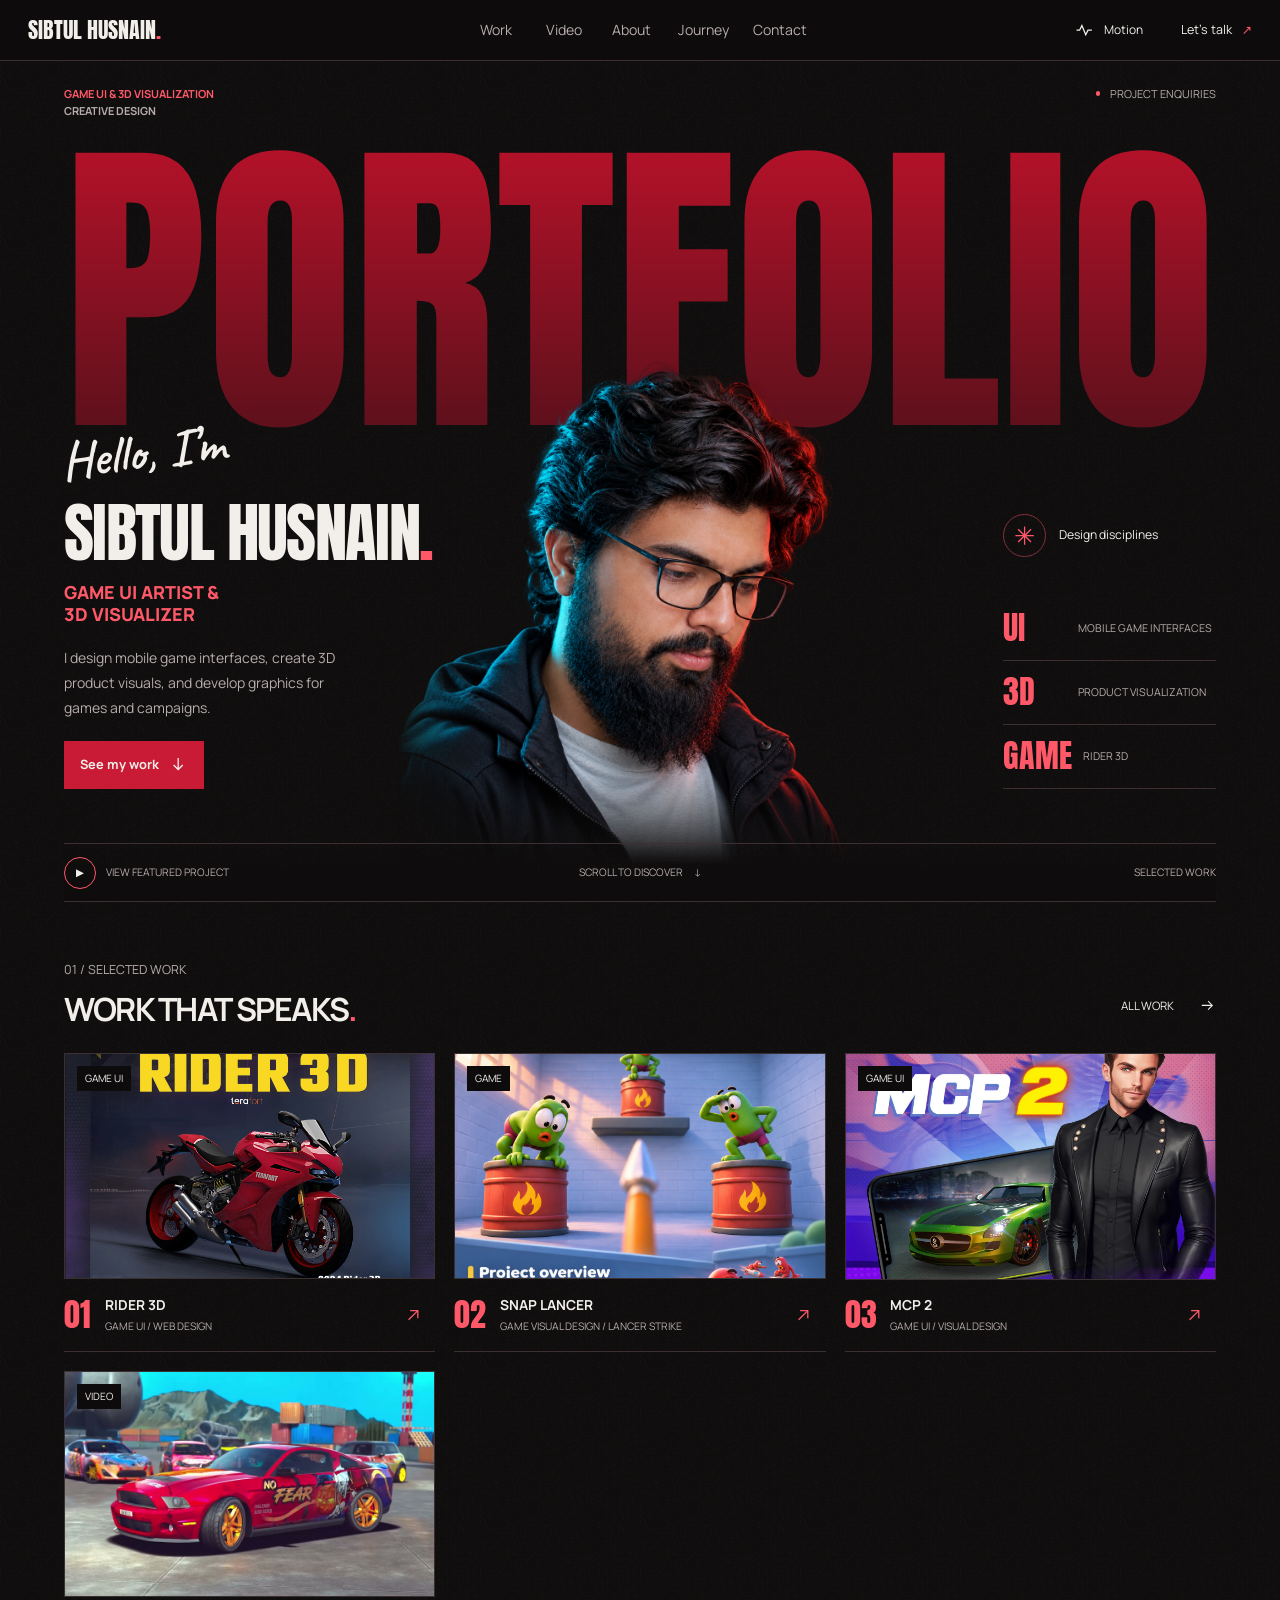
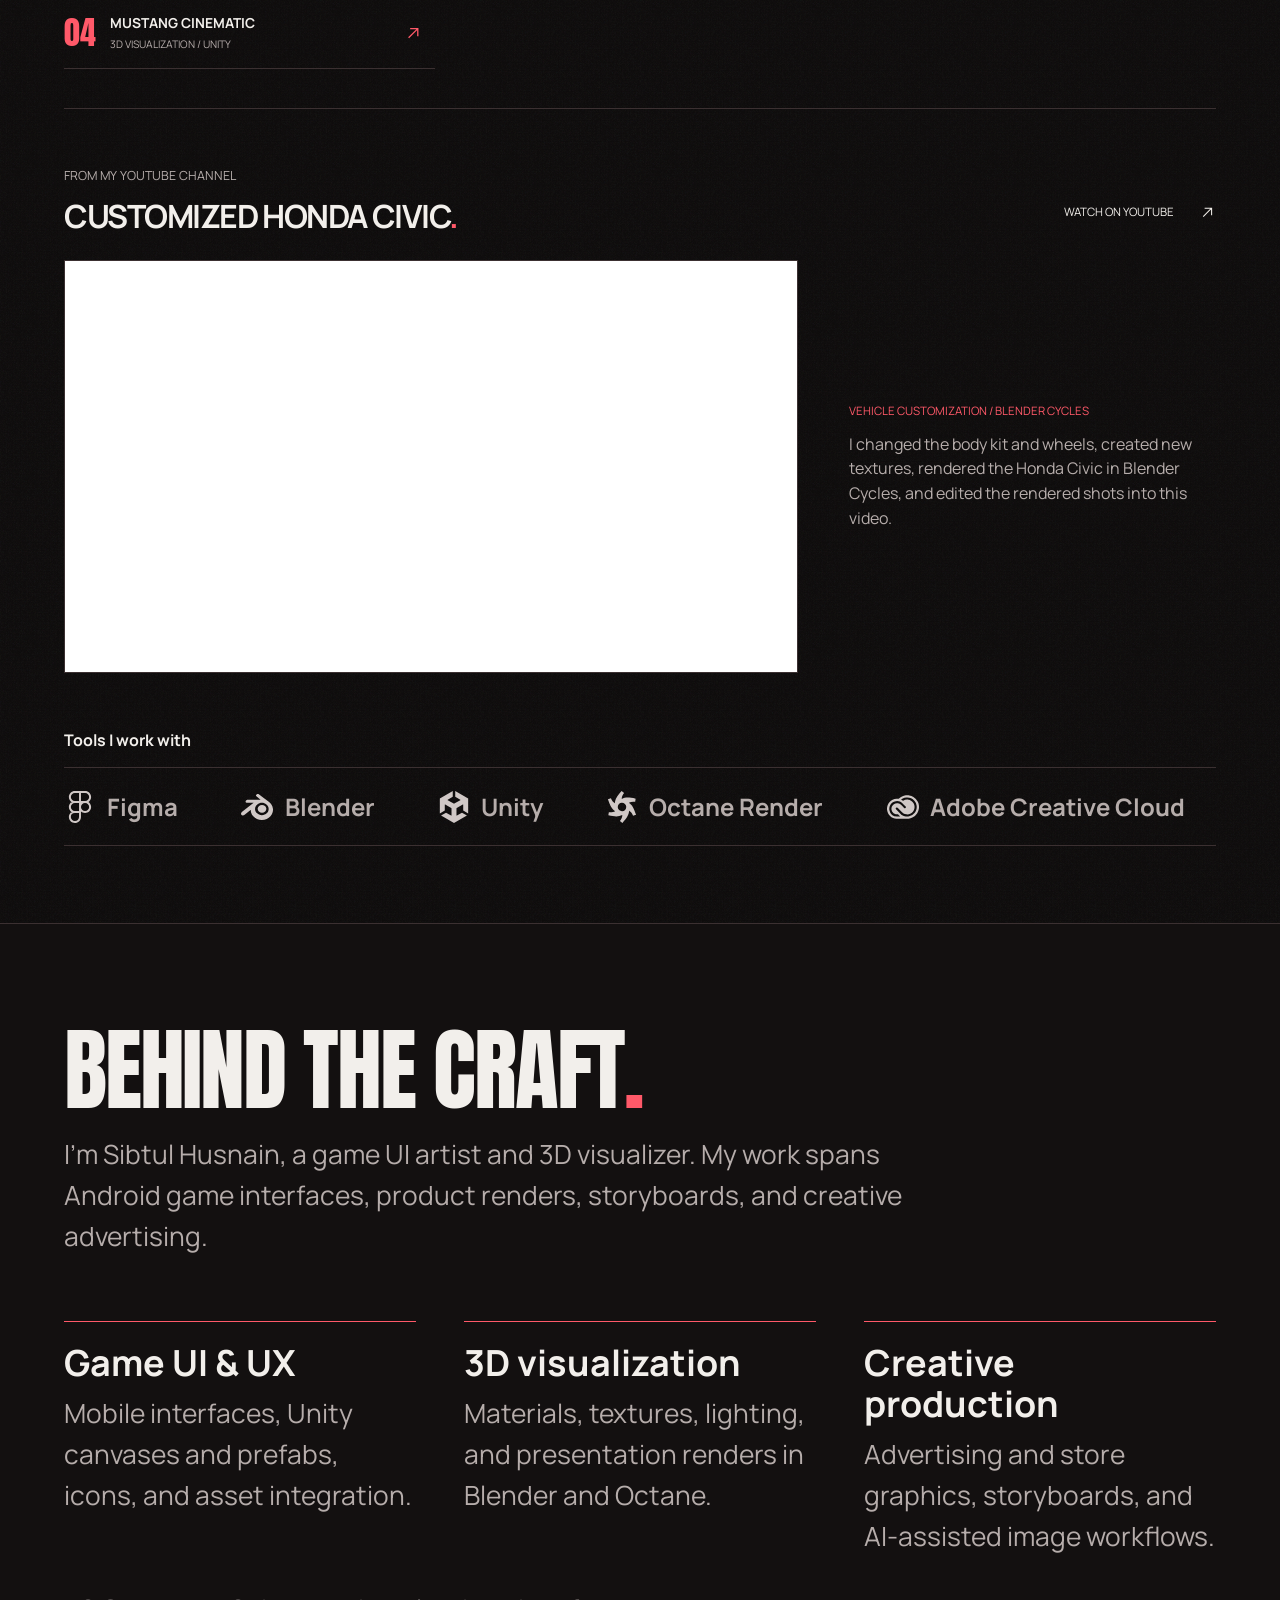
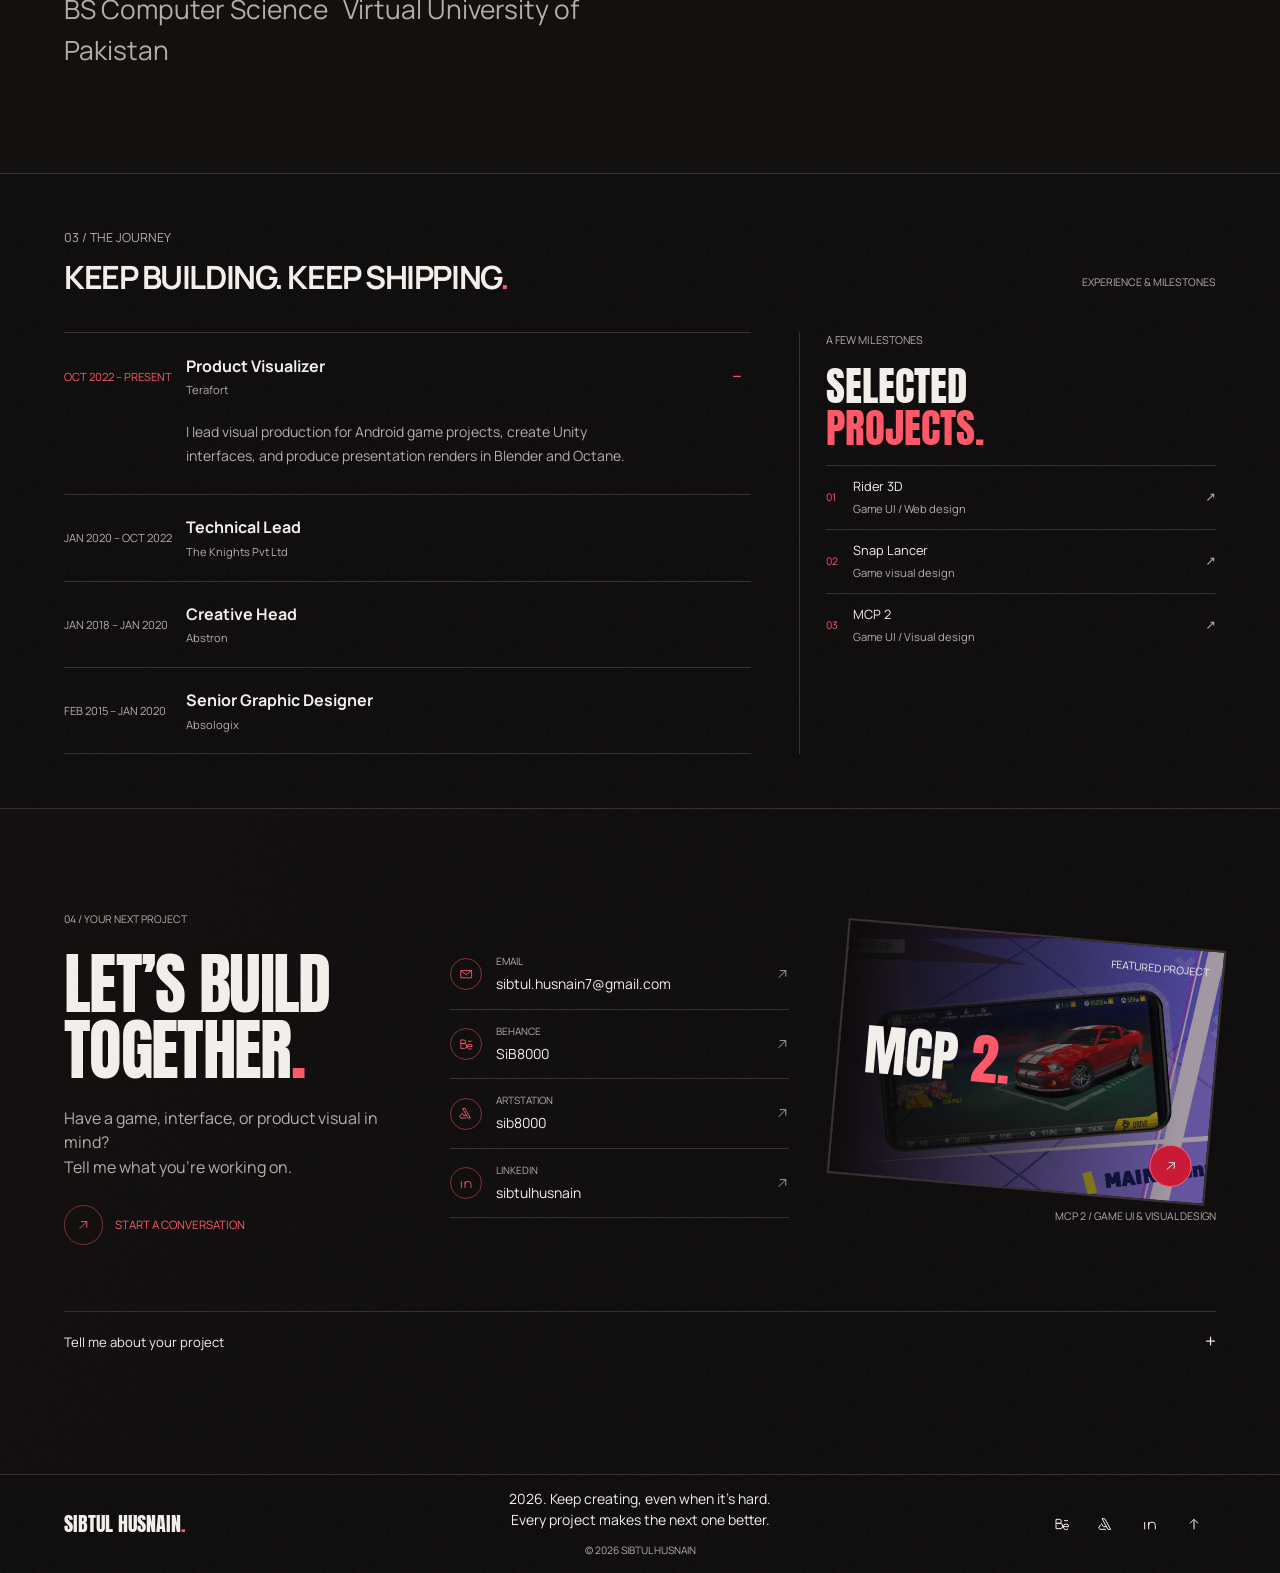
==== index.html @ 4b375cec "Publish design portfolio" ====
<!doctype html>
<html lang="en">
<head>
  <meta charset="utf-8">
  <meta name="viewport" content="width=device-width, initial-scale=1">
  <meta name="description" content="Sibtulhusnain’s digital design portfolio, featuring Rider 3D Web.">
  <meta name="theme-color" content="#090909">
  <meta property="og:title" content="Sibtulhusnain | Design Portfolio">
  <meta property="og:description" content="Digital design portfolio featuring Rider 3D Web.">
  <link rel="canonical" href="https://sibtulhusnain.github.io/">
  <link rel="icon" href="./mark.svg" type="image/svg+xml">
  <link rel="preconnect" href="https://fonts.googleapis.com">
  <link rel="preconnect" href="https://fonts.gstatic.com" crossorigin>
  <link href="https://fonts.googleapis.com/css2?family=Anton&amp;family=Caveat:wght@600&amp;family=Manrope:wght@400;600;700&amp;display=swap" rel="stylesheet">
  <link rel="stylesheet" href="./style.css?v=video-section">
  <script src="./motion.js?v=contact" defer></script>
  <script src="./work.js?v=motion" defer></script>
  <script src="./brief.js" defer></script>
  <title>Sibtulhusnain | Design Portfolio</title>
</head>
<body id="top">
  <a class="skip" href="#main">Skip to content</a>
  <header class="mast">
    <div class="wrap mast-inner">
      <a class="identity" href="#top" aria-label="Sibtulhusnain, home">
        <span>Sibtul Husnain<span class="brand-dot" aria-hidden="true">.</span></span>
      </a>
      <nav aria-label="Main navigation">
        <a href="#portfolio">Work</a>
        <a href="#video">Video</a>
        <a href="#about">About</a>
        <a href="#experience">Journey</a>
        <a href="#contact">Contact</a>
      </nav>
      <button class="motion" type="button" aria-pressed="false" hidden>
        <svg viewBox="0 0 24 24" aria-hidden="true"><path d="M2 12h4l3-6 5 12 3-6h5"/></svg>
        Motion
      </button>
      <a class="mast-contact" href="#contact">Let’s talk <span aria-hidden="true">↗</span></a>
    </div>
  </header>
  <main id="main">
    <section class="hero wrap" aria-labelledby="intro-title">
      <p class="hero-specialty">Game UI &amp; 3D visualization<br><span>Creative design</span></p>
      <a class="hero-contact" href="#contact">Project enquiries</a>
      <svg class="hero-backdrop" viewBox="0 0 1200 335" aria-hidden="true">
        <defs>
          <linearGradient id="hero-red" x2="0" y2="1" gradientUnits="objectBoundingBox">
            <stop class="hero-red-top" offset="0"/>
            <stop class="hero-red-bottom" offset="1"/>
          </linearGradient>
        </defs>
        <text x="0" y="300" textLength="1200" lengthAdjust="spacingAndGlyphs" fill="url(#hero-red)">PORTFOLIO</text>
      </svg>
      <div class="hero-art">
        <img src="./portrait.png" width="1254" height="1254" alt="Portrait of Sibtul Husnain" fetchpriority="high">
      </div>
      <div class="hero-intro">
        <p class="hero-greeting">Hello, I’m</p>
        <h1 id="intro-title">Sibtul Husnain<span>.</span></h1>
        <p class="hero-role">Game UI Artist &amp;<br> 3D Visualizer</p>
        <p class="hero-description">I design mobile game interfaces, create 3D product visuals, and develop graphics for games and campaigns.</p>
        <a class="action" href="#portfolio">See my work <svg viewBox="0 0 24 24" aria-hidden="true"><path d="M12 4v15m-6-6 6 6 6-6"/></svg></a>
      </div>
      <aside class="hero-project" aria-label="Featured project">
        <p class="hero-rail-heading"><svg viewBox="0 0 24 24" aria-hidden="true"><path d="M12 2v20M2 12h20M5 5l14 14M19 5 5 19"/></svg> Design disciplines</p>
        <a href="#about"><strong>UI</strong><span>Mobile game interfaces</span></a>
        <a href="#about"><strong>3D</strong><span>Product visualization</span></a>
        <a href="./rider.html">
          <strong>Game</strong><span>Rider 3D</span>
        </a>
      </aside>
      <div class="hero-bottom">
        <a href="./rider.html"><span class="hero-play" aria-hidden="true">▶</span> View featured project</a>
        <a href="#portfolio">Scroll to discover <span aria-hidden="true">↓</span></a>
        <a href="#portfolio">Selected work</a>
      </div>
    </section>
    <section class="work wrap" id="portfolio" aria-labelledby="work-title">
      <div class="work-heading">
        <div>
          <p>01 / Selected work</p>
          <h2 id="work-title">Work that speaks<span>.</span></h2>
        </div>
        <a class="work-all" href="#work-grid">All work <svg viewBox="0 0 24 24" aria-hidden="true"><path d="M4 12h15m-6-6 6 6-6 6"/></svg></a>
      </div>
      <div class="work-toolbar" hidden>
        <div class="work-filters" role="group" aria-label="Filter projects">
          <button type="button" data-category="all" aria-pressed="true">All</button>
          <button type="button" data-category="websites" aria-pressed="false">Websites</button>
          <button type="button" data-category="games" aria-pressed="false">Games</button>
          <button type="button" data-category="3d" aria-pressed="false">3D</button>
        </div>
        <label class="work-search">
          <svg viewBox="0 0 24 24" aria-hidden="true"><circle cx="10.5" cy="10.5" r="6.5"/><path d="m15 15 5 5"/></svg>
          <span>Search</span>
          <input type="search" placeholder="Title or category" autocomplete="off">
        </label>
      </div>
      <div class="work-grid" id="work-grid">
      <article class="project" aria-labelledby="rider-title" data-project-category="games websites">
        <a class="cover project-image-cover" href="./rider.html" aria-label="Explore Rider 3D">
          <span class="project-tag">Game UI</span>
          <img src="./rider--poster.png" width="699" height="819" alt="" loading="lazy">
        </a>
        <div class="project-meta">
          <span class="project-number" aria-hidden="true">01</span>
          <div>
            <h3 id="rider-title"><a href="./rider.html">Rider 3D</a></h3>
            <p>Game UI / Web design</p>
          </div>
          <a class="text-link project-arrow" href="./rider.html" aria-label="Open Rider 3D"><svg viewBox="0 0 24 24" aria-hidden="true"><path d="M6 18 18 6M8 6h10v10"/></svg></a>
        </div>
      </article>
      <article class="project" aria-labelledby="snap-lancer-title" data-project-category="games">
        <a class="cover project-image-cover" href="./snap-lancer.html" aria-label="Explore Snap Lancer">
          <span class="project-tag">Game</span>
          <img src="./snap-lancer--overview.png" width="1122" height="1402" alt="" loading="lazy">
        </a>
        <div class="project-meta">
          <span class="project-number" aria-hidden="true">02</span>
          <div>
            <h3 id="snap-lancer-title"><a href="./snap-lancer.html">Snap Lancer</a></h3>
            <p>Game visual design / Lancer Strike</p>
          </div>
          <a class="text-link project-arrow" href="./snap-lancer.html" aria-label="Open Snap Lancer"><svg viewBox="0 0 24 24" aria-hidden="true"><path d="M6 18 18 6M8 6h10v10"/></svg></a>
        </div>
      </article>
      <article class="project" aria-labelledby="mcp-2-title" data-project-category="games">
        <a class="cover project-image-cover" href="./mcp-2.html" aria-label="Explore MCP 2">
          <span class="project-tag">Game UI</span>
          <img src="./mcp-2--cover.png" width="698" height="503" alt="" loading="lazy">
        </a>
        <div class="project-meta">
          <span class="project-number" aria-hidden="true">03</span>
          <div>
            <h3 id="mcp-2-title"><a href="./mcp-2.html">MCP 2</a></h3>
            <p>Game UI / Visual design</p>
          </div>
          <a class="text-link project-arrow" href="./mcp-2.html" aria-label="Open MCP 2"><svg viewBox="0 0 24 24" aria-hidden="true"><path d="M6 18 18 6M8 6h10v10"/></svg></a>
        </div>
      </article>
      <article class="project" aria-labelledby="mustang-title" data-project-category="3d">
        <a class="cover project-image-cover" href="./mustang.html" aria-label="Watch Mustang Cinematic">
          <span class="project-tag">Video</span>
          <img src="./mustang--cover.jpg" width="960" height="540" alt="" loading="lazy">
        </a>
        <div class="project-meta">
          <span class="project-number" aria-hidden="true">04</span>
          <div>
            <h3 id="mustang-title"><a href="./mustang.html">Mustang Cinematic</a></h3>
            <p>3D visualization / Unity</p>
          </div>
          <a class="text-link project-arrow" href="./mustang.html" aria-label="Open Mustang Cinematic"><svg viewBox="0 0 24 24" aria-hidden="true"><path d="M6 18 18 6M8 6h10v10"/></svg></a>
        </div>
      </article>
      </div>
      <p class="work-empty" role="status"></p>
    </section>
    <section class="video-feature wrap" id="video" aria-labelledby="video-title">
      <div class="work-heading">
        <div>
          <p>From my YouTube channel</p>
          <h2 id="video-title">Customized Honda Civic<span>.</span></h2>
        </div>
        <a class="work-all" href="https://youtu.be/Ehl4TcsUIW0">Watch on YouTube <svg viewBox="0 0 24 24" aria-hidden="true"><path d="M6 18 18 6M8 6h10v10"/></svg></a>
      </div>
      <div class="video-feature-grid">
        <iframe class="video-feature-player" width="960" height="540" src="https://www.youtube-nocookie.com/embed/Ehl4TcsUIW0" title="Customized Honda Civic on YouTube" loading="lazy" allow="encrypted-media; picture-in-picture; fullscreen" referrerpolicy="strict-origin-when-cross-origin" allowfullscreen></iframe>
        <div class="video-feature-copy">
          <p>Vehicle customization / Blender Cycles</p>
          <p>I changed the body kit and wheels, created new textures, rendered the Honda Civic in Blender Cycles, and edited the rendered shots into this video.</p>
        </div>
      </div>
    </section>
    <section class="toolkit wrap" aria-labelledby="tools-title">
      <h2 id="tools-title">Tools I work with</h2>
      <ul class="tool-strip">
        <li><img src="./tool-logos--figma.svg" width="32" height="32" alt="" loading="lazy">Figma</li>
        <li><img src="./tool-logos--blender.svg" width="32" height="32" alt="" loading="lazy">Blender</li>
        <li><img src="./tool-logos--unity.svg" width="32" height="32" alt="" loading="lazy">Unity</li>
        <li><img src="./tool-logos--octanerender.svg" width="32" height="32" alt="" loading="lazy">Octane Render</li>
        <li><img src="./tool-logos--adobecreativecloud.svg" width="32" height="32" alt="" loading="lazy">Adobe Creative Cloud</li>
      </ul>
    </section>
    <section class="about editorial-section" id="about" aria-labelledby="about-title">
      <div class="wrap">
        <div class="editorial-heading">
          <h2 id="about-title">Behind the craft<span>.</span></h2>
          <p>I’m Sibtul Husnain, a game UI artist and 3D visualizer. My work spans Android game interfaces, product renders, storyboards, and creative advertising.</p>
        </div>
        <div class="craft-grid">
          <article><h3>Game UI &amp; UX</h3><p>Mobile interfaces, Unity canvases and prefabs, icons, and asset integration.</p></article>
          <article><h3>3D visualization</h3><p>Materials, textures, lighting, and presentation renders in Blender and Octane.</p></article>
          <article><h3>Creative production</h3><p>Advertising and store graphics, storyboards, and AI-assisted image workflows.</p></article>
        </div>
        <p class="about-education">BS Computer Science <span>Virtual University of Pakistan</span></p>
      </div>
    </section>
    <section class="journey wrap" id="experience" aria-labelledby="journey-title">
      <div class="work-heading">
        <div>
          <p>03 / The journey</p>
          <h2 id="journey-title">Keep building. Keep shipping<span>.</span></h2>
        </div>
        <p class="journey-label">Experience &amp; milestones</p>
      </div>
      <div class="journey-grid">
        <div class="timeline">
          <article>
            <details open>
              <summary class="timeline-row">
                <span class="timeline-date">Oct 2022 – Present</span>
                <span><strong>Product Visualizer</strong><small>Terafort</small></span>
                <span class="timeline-toggle" aria-hidden="true"></span>
              </summary>
              <p class="timeline-description">I lead visual production for Android game projects, create Unity interfaces, and produce presentation renders in Blender and Octane.</p>
            </details>
          </article>
          <article class="timeline-row"><span class="timeline-date">Jan 2020 – Oct 2022</span><span><strong>Technical Lead</strong><small>The Knights Pvt Ltd</small></span></article>
          <article class="timeline-row"><span class="timeline-date">Jan 2018 – Jan 2020</span><span><strong>Creative Head</strong><small>Abstron</small></span></article>
          <article class="timeline-row"><span class="timeline-date">Feb 2015 – Jan 2020</span><span><strong>Senior Graphic Designer</strong><small>Absologix</small></span></article>
        </div>
        <aside class="journey-milestones" aria-labelledby="milestones-title">
          <p>A few milestones</p>
          <h3 id="milestones-title">Selected<br><span>projects.</span></h3>
          <ol>
            <li><a href="./rider.html"><span class="milestone-number" aria-hidden="true">01</span><span>Rider 3D<small>Game UI / Web design</small></span><span class="milestone-arrow" aria-hidden="true">↗</span></a></li>
            <li><a href="./snap-lancer.html"><span class="milestone-number" aria-hidden="true">02</span><span>Snap Lancer<small>Game visual design</small></span><span class="milestone-arrow" aria-hidden="true">↗</span></a></li>
            <li><a href="./mcp-2.html"><span class="milestone-number" aria-hidden="true">03</span><span>MCP 2<small>Game UI / Visual design</small></span><span class="milestone-arrow" aria-hidden="true">↗</span></a></li>
          </ol>
        </aside>
      </div>
    </section>
    <section class="contact editorial-section" id="contact" aria-labelledby="contact-title">
      <div class="wrap contact-grid">
        <div class="editorial-heading contact-intro">
          <p class="contact-label">04 / Your next project</p>
          <h2 id="contact-title">Let’s build<br>together<span>.</span></h2>
          <p>Have a game, interface, or product visual in mind?<br>Tell me what you’re working on.</p>
          <a class="contact-cta" href="mailto:sibtul.husnain7@gmail.com"><span class="contact-icon"><svg viewBox="0 0 24 24" aria-hidden="true"><path d="M6 18 18 6M8 6h10v10"/></svg></span> Start a conversation</a>
        </div>
        <ul class="profile-links" aria-label="Contact and professional profiles">
          <li><a href="mailto:sibtul.husnain7@gmail.com"><span class="contact-icon"><svg viewBox="0 0 24 24" aria-hidden="true"><path d="M3 6h18v12H3zM3 6l9 7 9-7"/></svg></span><span><small>Email</small>sibtul.husnain7@gmail.com</span><svg viewBox="0 0 24 24" aria-hidden="true"><path d="M6 18 18 6M8 6h10v10"/></svg></a></li>
          <li><a href="https://www.behance.net/SiB8000"><span class="contact-icon"><svg viewBox="0 0 24 24" aria-hidden="true"><path d="M3 5h5a3 3 0 0 1 0 6H3m0-6v14h6a4 4 0 0 0 0-8H3m12-4h6m1 9h-8a4 4 0 0 1 8 0zm-8 0a4 4 0 0 0 7 3"/></svg></span><span><small>Behance</small>SiB8000</span><svg viewBox="0 0 24 24" aria-hidden="true"><path d="M6 18 18 6M8 6h10v10"/></svg></a></li>
          <li><a href="https://www.artstation.com/sib8000"><span class="contact-icon"><svg viewBox="0 0 24 24" aria-hidden="true"><path d="m10 4 9 16h-4L6 4zm-5 7 3 5h5m-9-3-3 5 2 2h9"/></svg></span><span><small>ArtStation</small>sib8000</span><svg viewBox="0 0 24 24" aria-hidden="true"><path d="M6 18 18 6M8 6h10v10"/></svg></a></li>
          <li><a href="https://www.linkedin.com/in/sibtulhusnain"><span class="contact-icon"><svg viewBox="0 0 24 24" aria-hidden="true"><path d="M4 9v11m0-15v.1M10 20V9m0 5a5 5 0 0 1 10 0v6"/></svg></span><span><small>LinkedIn</small>sibtulhusnain</span><svg viewBox="0 0 24 24" aria-hidden="true"><path d="M6 18 18 6M8 6h10v10"/></svg></a></li>
        </ul>
        <a class="contact-preview" href="./mcp-2.html" aria-label="View the MCP 2 case study">
          <div class="contact-preview-frame">
            <img src="./mcp-2--main-menu.png" width="699" height="425" alt="" loading="lazy">
            <span class="contact-preview-label">Featured project</span>
            <span class="contact-preview-title">MCP <strong>2.</strong></span>
            <span class="contact-preview-arrow"><svg viewBox="0 0 24 24" aria-hidden="true"><path d="M6 18 18 6M8 6h10v10"/></svg></span>
          </div>
          <span class="contact-preview-caption">MCP 2 / Game UI &amp; visual design</span>
        </a>
      </div>
      <details class="wrap project-brief" id="project-brief">
        <summary>Tell me about your project<span class="brief-toggle" aria-hidden="true"></span></summary>
        <form class="brief-form" hidden>
          <label>Your name <input name="name" autocomplete="name" maxlength="100" required></label>
          <label>Your email <input name="email" type="email" autocomplete="email" maxlength="254" required></label>
          <label class="brief-message">Project details <textarea name="message" rows="5" maxlength="1200" required></textarea></label>
          <div class="brief-actions">
            <button class="action" type="submit">Open email draft</button>
            <p>Review and send the draft in your email app.</p>
          </div>
          <p class="brief-status" role="status"></p>
        </form>
        <noscript><p><a href="mailto:sibtul.husnain7@gmail.com">Email me about your project</a></p></noscript>
      </details>
    </section>
  </main>
  <footer class="wrap site-foot">
    <a class="footer-wordmark" href="#top">Sibtul Husnain<span>.</span></a>
    <div class="footer-note">
      <p><span>2026. Keep creating, even when it’s hard.</span><span>Every project makes the next one better.</span></p>
      <small>© 2026 Sibtul Husnain</small>
    </div>
    <div class="footer-links">
      <a href="https://www.behance.net/SiB8000" aria-label="Behance"><svg viewBox="0 0 24 24" aria-hidden="true"><path d="M3 5h5a3 3 0 0 1 0 6H3m0-6v14h6a4 4 0 0 0 0-8H3m12-4h6m1 9h-8a4 4 0 0 1 8 0zm-8 0a4 4 0 0 0 7 3"/></svg></a>
      <a href="https://www.artstation.com/sib8000" aria-label="ArtStation"><svg viewBox="0 0 24 24" aria-hidden="true"><path d="m10 4 9 16h-4L6 4zm-5 7 3 5h5m-9-3-3 5 2 2h9"/></svg></a>
      <a href="https://www.linkedin.com/in/sibtulhusnain" aria-label="LinkedIn"><svg viewBox="0 0 24 24" aria-hidden="true"><path d="M4 9v11m0-15v.1M10 20V9m0 5a5 5 0 0 1 10 0v6"/></svg></a>
      <a href="#top" aria-label="Back to top"><svg viewBox="0 0 24 24" aria-hidden="true"><path d="M12 20V5m-6 6 6-6 6 6"/></svg></a>
    </div>
  </footer>
</body>
</html>
---- style.css ----
:root {
  --paper: #0d0b0b;
  --hero-red: #d1122d;
  --hero-red-shadow: #3f1017;
  --button: #c91b35;
  --script: "Caveat", cursive;
  --panel: #131010;
  --ink: #f2efeb;
  --muted: #b6adab;
  --rule: #3b3031;
  --red: #ff5969;
  --art-line: #82313a;
  --display: "Anton", "Arial Narrow", sans-serif;
  --body: "Manrope", system-ui, sans-serif;
  --gutter: clamp(1rem, 5vw, 5rem);
  color-scheme: dark;
}
*, *::before, *::after { box-sizing: border-box; }
html { overflow-x: clip; scroll-padding-top: 6rem; }
html[data-motion="on"] { scroll-behavior: smooth; }
body {
  margin: 0;
  overflow-x: clip;
  background: var(--paper);
  color: var(--ink);
  font: 400 1rem/1.55 var(--body);
  scrollbar-color: var(--art-line) var(--paper);
}
::selection { background: var(--red); color: var(--paper); }
:focus-visible { outline: 2px solid var(--red); outline-offset: 5px; }
[hidden] { display: none !important; }
a { color: inherit; text-decoration: none; }
a:hover { text-decoration: underline; text-underline-offset: .25em; }
button { font: inherit; }
svg { display: block; }
.wrap { width: min(calc(100% - 2 * var(--gutter)), 104rem); margin-inline: auto; }
.skip { position: fixed; z-index: 10; inset: .5rem auto auto .5rem; background: var(--ink); color: var(--paper); padding: .75rem; }
.skip:not(:focus) { clip-path: inset(50%); }
.mast { position: sticky; top: 0; z-index: 2; background: var(--paper); border-bottom: 1px solid var(--rule); }
.mast-inner { min-height: 4.75rem; display: flex; align-items: center; gap: clamp(.5rem, 2vw, 2rem); }
.identity, nav, .motion, .action, .text-link { display: flex; align-items: center; gap: .65rem; min-height: 44px; }
.identity { margin-right: auto; font-weight: 700; }
nav { gap: clamp(.4rem, 2vw, 1.5rem); }
nav a { display: grid; place-items: center; min-width: 44px; min-height: 44px; }
.motion { padding: .25rem .7rem; border: 1px solid var(--rule); background: var(--paper); color: var(--muted); cursor: pointer; }
.motion:hover, .motion[aria-pressed="true"] { color: var(--ink); border-color: var(--red); }
.motion svg, .action svg, .text-link svg { width: 1.15rem; fill: none; stroke: currentColor; stroke-width: 1.7; }
h1, h2, h3, p { margin: 0; }
h1, h2, .rider-cover-type {
  font-family: var(--display);
  font-weight: 400;
  line-height: .98;
  letter-spacing: -.025em;
  text-transform: uppercase;
  text-wrap: balance;
}
.hero {
  position: relative;
  isolation: isolate;
  min-height: max(740px, calc(100svh - 60px));
  overflow: clip;
}
.hero-specialty, .hero-contact {
  position: absolute;
  top: 24px;
  font-size: .69rem;
  line-height: 1.55;
  text-transform: uppercase;
}
.hero-specialty { left: 0; color: var(--red); font-weight: 700; }
.hero-specialty span, .hero-contact { color: var(--muted); }
.hero-contact { right: 0; }
.hero-contact::before { content: ""; display: inline-block; width: .3rem; height: .3rem; margin-right: .6rem; vertical-align: .16em; border-radius: 50%; background: var(--red); }
.hero-backdrop {
  position: absolute;
  z-index: -2;
  top: clamp(4.75rem, 5.5vw, 6.5rem);
  left: 0;
  width: 100%;
  height: auto;
  font: 400 330px var(--display);
}
.hero-red-top { stop-color: var(--hero-red); }
.hero-red-bottom { stop-color: var(--hero-red-shadow); }
.hero-art {
  position: absolute;
  z-index: -1;
  inset: auto 25% 36px 29%;
  height: 89%;
  display: flex;
  align-items: flex-end;
  justify-content: center;
  pointer-events: none;
}
.hero-art img {
  display: block;
  width: auto;
  height: auto;
  max-width: 100%;
  max-height: 100%;
  object-fit: contain;
  mask-image: linear-gradient(to right, transparent, black 16%),
              linear-gradient(to bottom, black 83%, transparent);
  mask-composite: intersect;
}
html[data-motion="on"] .hero-art img { animation: drift 8s ease-in-out infinite alternate; }
@keyframes drift { to { transform: translateY(-.45rem); } }
.hero-intro { position: absolute; left: 0; bottom: clamp(6.2rem, 12.5vh, 7.5rem); width: 32%; }
.hero-greeting {
  font: 600 clamp(2.4rem, 4.1vw, 4.3rem)/1 var(--script);
  margin-bottom: .8rem;
  transform: rotate(-7deg);
  transform-origin: left bottom;
}
.hero h1 { font-size: clamp(2.75rem, 5.1vw, 6rem); white-space: nowrap; }
.hero h1 span, .hero-role { color: var(--red); }
.hero-role { font-size: clamp(.9rem, 1.4vw, 1.5rem); font-weight: 800; line-height: 1.23; text-transform: uppercase; margin-top: 1rem; }
.hero-description { color: var(--muted); max-width: 32ch; margin-block: 1.25rem; font-size: .875rem; line-height: 1.8; }
.hero .action { width: fit-content; color: var(--ink); background: var(--button); font-size: .8rem; }
.hero-project { position: absolute; right: 0; bottom: clamp(6.2rem, 12.5vh, 7.5rem); width: 18.5%; }
.hero-rail-heading { display: flex; align-items: center; gap: .8rem; margin-bottom: clamp(1rem, 3.1vw, 3.5rem); font-size: .76rem; }
.hero-rail-heading svg { width: 2.7rem; height: 2.7rem; padding: .6rem; flex: none; fill: none; stroke: var(--red); stroke-width: 1.4; border: 1px solid var(--art-line); border-radius: 50%; }
.hero-project a { display: flex; align-items: center; gap: .7rem; min-height: 4rem; border-bottom: 1px solid var(--rule); }
.hero-project strong { min-width: 4rem; color: var(--red); font: 400 clamp(1.5rem, 2.5vw, 2.8rem)/1 var(--display); text-transform: uppercase; }
.hero-project a span { color: var(--muted); font-size: .67rem; text-transform: uppercase; }
.hero-bottom {
  position: absolute;
  inset: auto 0 0;
  min-height: 58px;
  display: grid;
  grid-template-columns: repeat(3, minmax(0, 1fr));
  align-items: center;
  border-top: 1px solid var(--rule);
  background: linear-gradient(to top, var(--paper), transparent);
  color: var(--muted);
  font-size: .65rem;
  text-transform: uppercase;
}
.hero-bottom a { display: flex; align-items: center; gap: .65rem; min-height: 44px; width: fit-content; }
.hero-bottom a:nth-child(2) { justify-self: center; }
.hero-bottom a:last-child { justify-self: end; }
.hero-play { display: grid; place-items: center; border: 1px solid var(--red); border-radius: 50%; width: 2rem; height: 2rem; color: var(--ink); }
.section-head, .project-meta, .foot {
  display: flex;
  justify-content: space-between;
  align-items: center;
  gap: .75rem 2rem;
  flex-wrap: wrap;
}
.section-head p, .project-meta p, .foot { color: var(--muted); }
.action { min-height: 48px; padding-inline: 1rem; background: var(--red); color: var(--paper); font-weight: 700; }
.work { padding-block: clamp(3.25rem, 7vw, 6rem); border-top: 1px solid var(--rule); }
.section-head { margin-bottom: clamp(1.5rem, 4vw, 3rem); align-items: baseline; }
h2 { font-size: clamp(2.65rem, 7vw, 6rem); }
h3 { font-size: clamp(1.4rem, 3vw, 2.25rem); line-height: 1.15; }
.cover {
  position: relative;
  isolation: isolate;
  display: grid;
  place-items: center;
  overflow: clip;
  min-height: clamp(16rem, 49vw, 39rem);
  border: 1px solid var(--rule);
}
.cover:hover { text-decoration: none; border-color: var(--red); }
.project-meta { padding-block: 1.25rem; border-bottom: 1px solid var(--rule); }
.project-meta p { margin-top: .25rem; }
.text-link { width: fit-content; font-weight: 700; }
.text-link svg { color: var(--red); }
.about { background: var(--panel); border-block: 1px solid var(--rule); }
.about-inner { display: grid; grid-template-columns: minmax(0, 1fr) minmax(0, 1fr); gap: 1.5rem 2rem; align-items: start; padding-block: clamp(3rem, 7vw, 6rem); }
.about p { max-width: 34ch; font-size: clamp(1.125rem, 2.2vw, 1.65rem); color: var(--muted); }
.foot { padding-block: 1rem; }
@media (max-width: 42rem) {
  .mast-inner { min-height: 4rem; }
  .about-inner { grid-template-columns: minmax(0, 1fr); }
}
@media (max-width: 26rem) {
  .mast-inner { column-gap: .25rem; }
  .identity img { width: 23px; height: 23px; }
  .identity, .motion { gap: .3rem; font-size: .8rem; }
  nav { gap: 0; font-size: .85rem; }
  .motion { padding-inline: .35rem; }
  .motion svg { display: none; }
}
@media (prefers-reduced-motion: reduce) {
  html[data-motion="on"] { scroll-behavior: auto; }
  html[data-motion="on"] .hero-art img { animation: none; }
}

.rider-cover {
  --cover-base: #1b1117;
  --cover-edge: #100c10;
  display: flex;
  align-items: end;
  background: radial-gradient(ellipse at 68% 48%, var(--cover-base), var(--cover-edge) 78%);
  padding: clamp(1rem, 4vw, 3.75rem);
}
.rider-cover-type { position: relative; z-index: 1; font-size: clamp(3rem, 12vw, 11rem); }
.rider-cover-type span {
  display: block;
  margin-top: .7rem;
  font: 700 clamp(.875rem, 1.7vw, 1.2rem)/1.25 var(--body);
  text-transform: none;
  letter-spacing: normal;
}
.rider-graphic {
  position: absolute;
  width: min(78%, 64rem);
  height: auto;
  inset: 50% 0 auto auto;
  transform: translateY(-50%);
}
.cover-open {
  display: grid;
  place-items: center;
  position: absolute;
  top: 1rem;
  right: 1rem;
  width: 2.75rem;
  height: 2.75rem;
  border: 1px solid var(--rule);
  background: var(--paper);
}
.cover-open svg { width: 1.25rem; fill: none; stroke: currentColor; stroke-width: 1.7; }
.cover:hover .cover-open { border-color: var(--red); color: var(--red); }
.case { padding-block: clamp(1.5rem, 5vw, 4rem); }
.case-intro { display: grid; gap: 1.25rem; justify-items: start; margin-block: clamp(2rem, 5vw, 5rem); }
.case-intro h1 { font-size: clamp(3rem, 10vw, 9rem); }
.case-intro p { color: var(--muted); }
.case-figure { margin: 0; }
.case-figure figcaption { margin-top: .75rem; color: var(--muted); font-size: .875rem; }
.case-back { color: var(--muted); }
@media (max-width: 37rem) {
  .rider-graphic { width: 95%; inset-inline-end: -7%; }
}

.editorial-section { padding-block: clamp(3rem, 8vw, 7rem); }
.editorial-heading { display: grid; gap: 1.25rem; justify-items: start; }
.editorial-heading h2 span { color: var(--red); }
.editorial-heading p { max-width: 54ch; color: var(--muted); }
.toolkit { padding-bottom: clamp(3rem, 6vw, 5rem); }
.toolkit h2 { font: 700 1rem/1.3 var(--body); text-transform: none; letter-spacing: 0; margin-bottom: 1rem; }
.tool-strip, .profile-links { list-style: none; margin: 0; padding: 0; }
.tool-strip { display: flex; flex-wrap: wrap; gap: 1rem 2rem; padding-block: 1.25rem; border-block: 1px solid var(--rule); }
.tool-strip li {
  display: flex;
  align-items: center;
  gap: .7rem;
  flex: 1 1 max-content;
  color: var(--muted);
  font-size: clamp(1rem, 2vw, 1.5rem);
  font-weight: 700;
}
.tool-strip img { display: block; flex: none; width: clamp(1.5rem, 2.5vw, 2rem); height: auto; }
.craft-grid, .journey-grid, .contact-grid { display: grid; gap: clamp(1.5rem, 4vw, 3rem); }
.craft-grid { margin-top: clamp(2rem, 5vw, 4rem); }
.craft-grid { grid-template-columns: repeat(3, minmax(0, 1fr)); }
.craft-grid article { border-top: 1px solid var(--red); padding-top: 1.25rem; }
.craft-grid p { margin-top: .6rem; color: var(--muted); }
.about-education { margin-top: 2rem; font-size: .875rem; }
.about-education span { color: var(--muted); margin-inline-start: .6rem; }
.journey { padding-block: clamp(2.5rem, 4.2vw, 4.5rem); }
.journey-grid { grid-template-columns: minmax(0, 1.65fr) minmax(0, 1fr); margin-top: .65rem; }
.timeline { border-top: 1px solid var(--rule); }
.timeline article { border-bottom: 1px solid var(--rule); }
.timeline-row {
  display: grid;
  grid-template-columns: minmax(7rem, 16%) minmax(0, 1fr) auto;
  align-items: center;
  gap: .65rem;
  min-height: 5.4rem;
  padding-block: 1rem;
}
.timeline summary { cursor: pointer; list-style: none; padding-inline-end: .6rem; }
.timeline summary::-webkit-details-marker { display: none; }
.timeline summary:hover strong { color: var(--red); }
.timeline-date, .timeline-row small, .journey-milestones small { color: var(--muted); font-size: .7rem; }
.timeline-date { text-transform: uppercase; }
.timeline-row strong, .timeline-row small, .journey-milestones small { display: block; }
.timeline-row small, .journey-milestones small { margin-top: .18rem; }
.timeline details[open] .timeline-date, .timeline details[open] .timeline-toggle { color: var(--red); }
.timeline-toggle { color: var(--muted); font-size: 1.15rem; }
.timeline-toggle::before { content: "+"; }
.timeline details[open] .timeline-toggle::before { content: "−"; }
.timeline-description { margin-inline-start: calc(max(7rem, 16%) + .65rem); padding-bottom: 1.6rem; max-width: 49ch; color: var(--muted); font-size: .875rem; line-height: 1.75; }
.journey-milestones { border-inline-start: 1px solid var(--rule); padding-inline-start: clamp(1rem, 2vw, 2rem); }
.journey-milestones > p { color: var(--muted); font-size: .68rem; text-transform: uppercase; }
.journey-milestones h3 { margin: 1rem 0; font: 400 clamp(2rem, 3.2vw, 3.4rem)/1.02 var(--display); text-transform: uppercase; }
.journey-milestones h3 span, .milestone-number { color: var(--red); }
.journey-milestones ol { margin: 0; padding: 0; list-style: none; }
.journey-milestones a { display: grid; grid-template-columns: 1rem minmax(0, 1fr) auto; align-items: center; gap: .7rem; min-height: 4rem; border-top: 1px solid var(--rule); font-size: .8rem; }
.milestone-number { font-size: .65rem; }
.milestone-arrow { color: var(--muted); }
#experience .journey-label { font-size: .66rem; margin: 0 0 .35rem; text-align: right; }
.contact { border-block: 1px solid var(--rule); background: linear-gradient(110deg, var(--panel), transparent 65%); }
.contact-grid { grid-template-columns: minmax(0, 1fr) minmax(0, 1fr) minmax(0, 1.12fr); align-items: center; }
.contact-intro { gap: clamp(.9rem, 1.8vw, 1.5rem); }
.contact-label, .contact-preview-label, .contact-preview-caption { font-size: .66rem; text-transform: uppercase; }
.contact-intro h2 { font-size: clamp(2.8rem, 5.25vw, 5.9rem); }
.contact-cta { display: inline-flex; align-items: center; gap: .75rem; min-height: 44px; color: var(--red); font-size: .72rem; text-transform: uppercase; }
.contact-icon, .contact-preview-arrow { display: grid; place-items: center; flex: none; width: 2rem; height: 2rem; color: var(--red); border: 1px solid var(--art-line); border-radius: 50%; }
.contact-cta .contact-icon { width: 2.45rem; height: 2.45rem; }
.contact-grid svg { width: .9rem; fill: none; stroke: currentColor; stroke-width: 1.5; }
.profile-links a { display: grid; grid-template-columns: auto minmax(0, 1fr) auto; align-items: center; gap: .85rem; min-height: 4.35rem; border-bottom: 1px solid var(--rule); font-size: .87rem; overflow-wrap: anywhere; }
.profile-links small { display: block; margin-bottom: .2rem; color: var(--muted); font-size: .63rem; text-transform: uppercase; }
.profile-links a > svg { color: var(--muted); }
.contact-preview { display: block; min-width: 0; }
.contact-preview:hover { text-decoration: none; }
.contact-preview-frame { position: relative; isolation: isolate; overflow: clip; display: grid; align-items: center; aspect-ratio: 1.48; border: 2px solid var(--rule); padding: clamp(.8rem, 2vw, 1.7rem); transform: rotate(5deg); }
.contact-preview-frame::after { content: ""; position: absolute; inset: 0; z-index: -1; background: linear-gradient(90deg, var(--paper), transparent 92%); }
.contact-preview-frame img { position: absolute; inset: 0; z-index: -2; width: 100%; height: 100%; object-fit: cover; opacity: .62; }
.contact-preview-label { position: absolute; inset: .8rem .85rem auto auto; color: var(--ink); }
.contact-preview-title { font: 400 clamp(2rem, 4.3vw, 4.8rem)/1 var(--display); }
.contact-preview-title strong { color: var(--red); font-weight: 400; }
.contact-preview-arrow { position: absolute; inset: auto .9rem .9rem auto; width: 2.6rem; height: 2.6rem; color: var(--ink); background: var(--button); border-color: var(--red); }
.contact-preview:hover .contact-preview-frame { border-color: var(--red); }
.contact-preview-caption { display: block; margin-top: 1.15rem; color: var(--muted); text-align: right; }
@media (max-width: 60rem) {
  .contact-grid { grid-template-columns: repeat(2, minmax(0, 1fr)); }
  .contact-preview { grid-column: 1 / -1; width: min(100%, 33rem); }
  .contact-preview-frame { transform: none; }
}
nav a[aria-current="location"] { color: var(--red); text-decoration: underline; text-underline-offset: .45em; }
.reading-progress {
  position: fixed;
  inset: 0 0 auto;
  height: 2px;
  z-index: 4;
  pointer-events: none;
  background: var(--red);
  transform: scaleX(var(--page-progress, 0));
  transform-origin: left;
}
@media (max-width: 45rem) {
  html { scroll-padding-top: 7rem; }
  .mast-inner { flex-wrap: wrap; padding-top: .35rem; }
  .mast-inner nav { order: 3; width: 100%; justify-content: space-between; }
  .mast-inner nav a { padding-inline: .25rem; }
  .craft-grid, .journey-grid, .contact-grid { grid-template-columns: minmax(0, 1fr); }
  .journey-milestones { border-inline-start: 0; padding-inline-start: 0; }
  #experience .journey-label { display: none; }
}

body {
  background-image: url("data:image/svg+xml,%3Csvg xmlns='http://www.w3.org/2000/svg' width='160' height='160'%3E%3Cfilter id='g'%3E%3CfeTurbulence baseFrequency='.62' numOctaves='3' stitchTiles='stitch'/%3E%3C/filter%3E%3Cpath fill='%23fff' filter='url(%23g)' opacity='.065' d='M0 0h160v160H0z'/%3E%3C/svg%3E");
}
.mast-inner { width: calc(100% - clamp(2rem, 4.4vw, 5rem)); min-height: 60px; }
.mast-inner .identity { font: 400 1.4rem/1 var(--display); text-transform: uppercase; }
.brand-dot, .mast-contact span { color: var(--red); }
.mast-inner nav { position: absolute; left: 50%; transform: translateX(-50%); color: var(--muted); font-size: .88rem; }
.mast-contact { display: inline-flex; align-items: center; gap: .6rem; min-height: 44px; font-size: .78rem; }
.motion { border-color: transparent; font-size: .75rem; }
.motion[aria-pressed="true"] { border-color: transparent; }
.motion:hover { border-color: var(--rule); }
@media (min-width: 46rem) and (max-width: 68rem) {
  .hero h1 { font-size: 5.15vw; }
  .hero-project strong { min-width: 2.8rem; }
  .hero-project { width: 20%; }
}
@media (max-width: 45rem) {
  .mast-inner { min-height: 0; gap: 0 .5rem; }
  .mast-inner nav { position: static; transform: none; }
  .mast-inner .identity { font-size: 1.15rem; }
  .hero { min-height: 0; padding-block: clamp(20rem, 70vw, 33rem) 0; }
  .hero-art { height: clamp(17rem, 62vw, 29rem); inset: clamp(4rem, 14vw, 6.5rem) 3% auto 12%; }
  .hero-intro { position: relative; width: auto; bottom: auto; }
  .hero h1 { font-size: clamp(2.45rem, 8vw, 4rem); white-space: normal; }
  .hero-project { position: relative; width: auto; bottom: auto; margin-top: 1.75rem; }
  .hero-rail-heading { margin-bottom: .35rem; }
  .hero-project a { min-height: 3rem; }
  .hero-bottom { position: relative; margin-top: 1.75rem; grid-template-columns: 1fr 1fr; }
  .hero-bottom a:nth-child(2) { display: none; }
}

.work { padding-block: clamp(2.5rem, 4.5vw, 4.5rem) clamp(2rem, 3vw, 3rem); }
.work-heading { display: flex; justify-content: space-between; align-items: end; gap: 1rem; padding-bottom: clamp(1.1rem, 2vw, 1.6rem); }
.work-heading p { margin-bottom: .8rem; color: var(--muted); font-size: .78rem; text-transform: uppercase; }
.work-heading h2 { font: 700 clamp(1.55rem, 2.5vw, 2.3rem)/1.12 var(--body); letter-spacing: -.045em; }
.work-heading h2 span, .project-number { color: var(--red); }
.work-all { display: flex; align-items: center; gap: clamp(.6rem, 2vw, 2rem); min-height: 44px; font-size: .72rem; text-transform: uppercase; white-space: nowrap; }
.work-all svg, .work-search svg { width: 1.05rem; fill: none; stroke: currentColor; stroke-width: 1.5; flex: none; }
.work-toolbar { display: flex; flex-wrap: wrap; align-items: center; justify-content: space-between; gap: 0 1rem; border-block: 1px solid var(--rule); margin-bottom: 1.5rem; }
.work-filters { position: relative; display: flex; flex-wrap: wrap; gap: .35rem; }
.work-filters button { min-height: 47px; padding: .25rem .9rem; color: var(--muted); background: none; border: 0; border-bottom: 2px solid transparent; cursor: pointer; font-size: .78rem; }
.work-filters button:hover, .work-filters button[aria-pressed="true"] { color: var(--ink); }
.work-filters button[aria-pressed="true"] { border-bottom-color: var(--red); }
.work-filters.has-indicator button[aria-pressed="true"] { border-bottom-color: transparent; }
.work-filters.has-indicator::after {
  content: "";
  position: absolute;
  inset: 0 auto auto 0;
  width: 1px;
  height: 2px;
  background: var(--red);
  pointer-events: none;
  transform-origin: left top;
  transform: translate(var(--filter-x), var(--filter-y)) scaleX(var(--filter-width));
}
.work-search { display: flex; align-items: center; gap: .55rem; color: var(--muted); min-height: 44px; font-size: .75rem; }
.work-search input { width: 10rem; min-height: 44px; border: 0; color: var(--ink); background: transparent; font: inherit; }
.work-search input::placeholder { color: var(--muted); }
.work-grid { display: grid; grid-template-columns: repeat(3, minmax(0, 1fr)); gap: clamp(1rem, 1.5vw, 1.5rem); }
.work-grid .cover { min-height: 0; aspect-ratio: 1.64; padding: clamp(.85rem, 2vw, 1.4rem); }
.project-image-cover img {
  position: absolute;
  inset: 0;
  width: 100%;
  height: 100%;
  object-fit: cover;
  object-position: center 52%;
}
.case-board-grid {
  display: grid;
  grid-template-columns: repeat(2, minmax(0, 1fr));
  gap: clamp(1.25rem, 3vw, 3rem);
}
.case-board-grid img { display: block; width: 100%; height: auto; }
.case-video { display: block; width: 100%; height: auto; aspect-ratio: 16 / 9; background: var(--paper); }
.video-feature { padding-block: clamp(2.25rem, 4.5vw, 4.5rem); border-top: 1px solid var(--rule); }
.video-feature-grid { display: grid; grid-template-columns: minmax(0, 2fr) minmax(0, 1fr); align-items: center; gap: clamp(1.25rem, 4vw, 4rem); }
.video-feature-player { display: block; width: 100%; height: auto; aspect-ratio: 16 / 9; border: 1px solid var(--rule); background: var(--panel); }
.video-feature-copy { display: grid; gap: .75rem; max-width: 38ch; }
.video-feature-copy p:first-child { color: var(--red); font-size: .72rem; text-transform: uppercase; }
.video-feature-copy p:nth-child(2) { color: var(--muted); }
@media (max-width: 45rem) {
  .video-feature-grid { grid-template-columns: minmax(0, 1fr); }
  .video-feature .work-heading { flex-wrap: wrap; gap: .35rem 1rem; }
}
.work-grid .rider-cover-type { font-size: clamp(2rem, 4vw, 4.5rem); }
.work-grid .rider-cover-type span { margin-top: .35rem; font-size: .75rem; }
.project-tag { position: absolute; z-index: 1; top: .75rem; left: .75rem; padding: .3rem .5rem; background: var(--paper); font-size: .63rem; text-transform: uppercase; }
.work-grid .project-meta { display: grid; grid-template-columns: auto minmax(0, 1fr) auto; gap: .85rem; padding-block: .85rem; }
.project-number { font: 400 2rem/1 var(--display); }
.work-grid .project-meta h3 { font: 700 .86rem/1.3 var(--body); text-transform: uppercase; }
.work-grid .project-meta p { font-size: .65rem; text-transform: uppercase; }
.project-arrow { justify-content: center; min-width: 44px; }
.work-empty { color: var(--muted); }
.work-empty:not(:empty) { margin-block: 1.5rem 0; }
@media (max-width: 56rem) { .work-grid { grid-template-columns: repeat(2, minmax(0, 1fr)); } }
@media (max-width: 36rem) {
  .work-grid { grid-template-columns: minmax(0, 1fr); }
  .case-board-grid { grid-template-columns: minmax(0, 1fr); }
  .work-search { border-top: 1px solid var(--rule); width: 100%; }
  .work-search input { flex: 1; min-width: 0; }
}

@media (prefers-reduced-motion: no-preference) {
  html[data-motion="on"] .work-filters.has-indicator::after { transition: transform .36s cubic-bezier(.22, 1, .36, 1); }
  html[data-motion="on"].opening :is(
    .mast-inner, .hero-specialty, .hero-contact, .hero-backdrop, .hero-art,
    .hero-intro > *, .hero-project > *, .hero-bottom
  ) {
    animation: portfolio-enter var(--enter-duration, .74s) cubic-bezier(.22, 1, .36, 1) var(--enter-delay, 0ms) both;
  }
  .opening .mast-inner { --enter-y: -.65rem; }
  .opening :is(.hero-specialty, .hero-contact) { --enter-delay: 90ms; }
  .opening .hero-backdrop { --enter-delay: 125ms; --enter-duration: 1.05s; --enter-y: 1.75rem; --enter-scale: .98; }
  .opening .hero-art { --enter-delay: 235ms; --enter-duration: 1.05s; --enter-y: 2.25rem; }
  .opening .hero-greeting { --enter-delay: 270ms; }
  .opening .hero-intro h1 { --enter-delay: 340ms; }
  .opening .hero-role { --enter-delay: 415ms; }
  .opening .hero-description { --enter-delay: 475ms; }
  .opening .hero-intro .action { --enter-delay: 535ms; }
  .opening .hero-project > :nth-child(1) { --enter-delay: 385ms; }
  .opening .hero-project > :nth-child(2) { --enter-delay: 455ms; }
  .opening .hero-project > :nth-child(3) { --enter-delay: 525ms; }
  .opening .hero-project > :nth-child(4) { --enter-delay: 595ms; }
  .opening .hero-bottom { --enter-delay: 650ms; }
  html[data-motion="on"] .section-enter { animation: portfolio-enter .66s cubic-bezier(.22, 1, .36, 1) both; }
  html[data-motion="on"] .work-grid .cover img { transition: scale .45s cubic-bezier(.22, 1, .36, 1); }
  html[data-motion="on"] .work-grid .cover:is(:hover, :focus-visible) img { scale: 1.045; }
  html[data-motion="on"].opening :is(.mast-inner, .hero-contact, .hero-intro > *, .hero-project > *, .hero-bottom):focus-within,
  html[data-motion="on"] .section-enter:focus-within { animation: none; }
}
@keyframes portfolio-enter {
  from { opacity: 0; translate: 0 var(--enter-y, 1rem); scale: var(--enter-scale, 1); }
  to { opacity: 1; translate: 0 0; scale: 1; }
}

.project-brief { margin-top: clamp(2.5rem, 5vw, 5rem); border-top: 1px solid var(--rule); }
.project-brief summary {
  display: flex;
  align-items: center;
  justify-content: space-between;
  gap: 1rem;
  min-height: 3.75rem;
  cursor: pointer;
  list-style: none;
  font-size: .82rem;
}
.project-brief summary::-webkit-details-marker { display: none; }
.project-brief summary:hover, .project-brief[open] .brief-toggle { color: var(--red); }
.brief-toggle { font-size: 1.2rem; }
.brief-toggle::before { content: "+"; }
.project-brief[open] .brief-toggle::before { content: "−"; }
.brief-form { display: grid; grid-template-columns: repeat(2, minmax(0, 1fr)); gap: 1.15rem; max-width: 54rem; padding-block: 1rem 1.75rem; }
.brief-form label { display: grid; gap: .45rem; font-size: .82rem; }
.brief-form input, .brief-form textarea { width: 100%; background: var(--panel); color: var(--ink); border: 1px solid var(--rule); padding: .75rem; font: inherit; }
.brief-form input { min-height: 44px; }
.brief-form textarea { resize: vertical; }
.brief-message, .brief-actions, .brief-status { grid-column: 1 / -1; }
.brief-actions { display: flex; align-items: center; flex-wrap: wrap; gap: .8rem 1.25rem; }
.brief-actions button { border: 0; cursor: pointer; }
.brief-actions p, .brief-status { color: var(--muted); font-size: .75rem; }
.brief-status:empty { display: none; }
.site-foot { min-height: 5.25rem; display: grid; grid-template-columns: minmax(0, 1fr) minmax(0, 2fr) minmax(0, 1fr); align-items: center; gap: .6rem 1rem; padding-block: .8rem; }
.footer-wordmark { width: fit-content; font: 400 1.25rem/1 var(--display); text-transform: uppercase; }
.footer-wordmark span { color: var(--red); }
.site-foot small { color: var(--muted); font-size: .64rem; text-transform: uppercase; }
.footer-note { min-width: 0; text-align: center; }
.footer-note p { font-size: clamp(.875rem, 1vw, 1.05rem); line-height: 1.5; margin-bottom: .35rem; }
.footer-note p span { display: block; text-wrap: balance; overflow-wrap: anywhere; }
.footer-links { display: flex; flex-wrap: wrap; justify-content: flex-end; }
.footer-links a { display: grid; place-items: center; min-width: 44px; min-height: 44px; }
.footer-links a:hover { color: var(--red); }
.footer-links svg { width: 1rem; fill: none; stroke: currentColor; stroke-width: 1.5; }
@media (max-width: 36rem) {
  .brief-form { grid-template-columns: minmax(0, 1fr); }
}
@media (max-width: 50rem) {
  .site-foot { grid-template-columns: minmax(0, 1fr) auto; gap: .6rem .75rem; }
  .footer-note { grid-area: 2 / 1 / 3 / -1; }
}
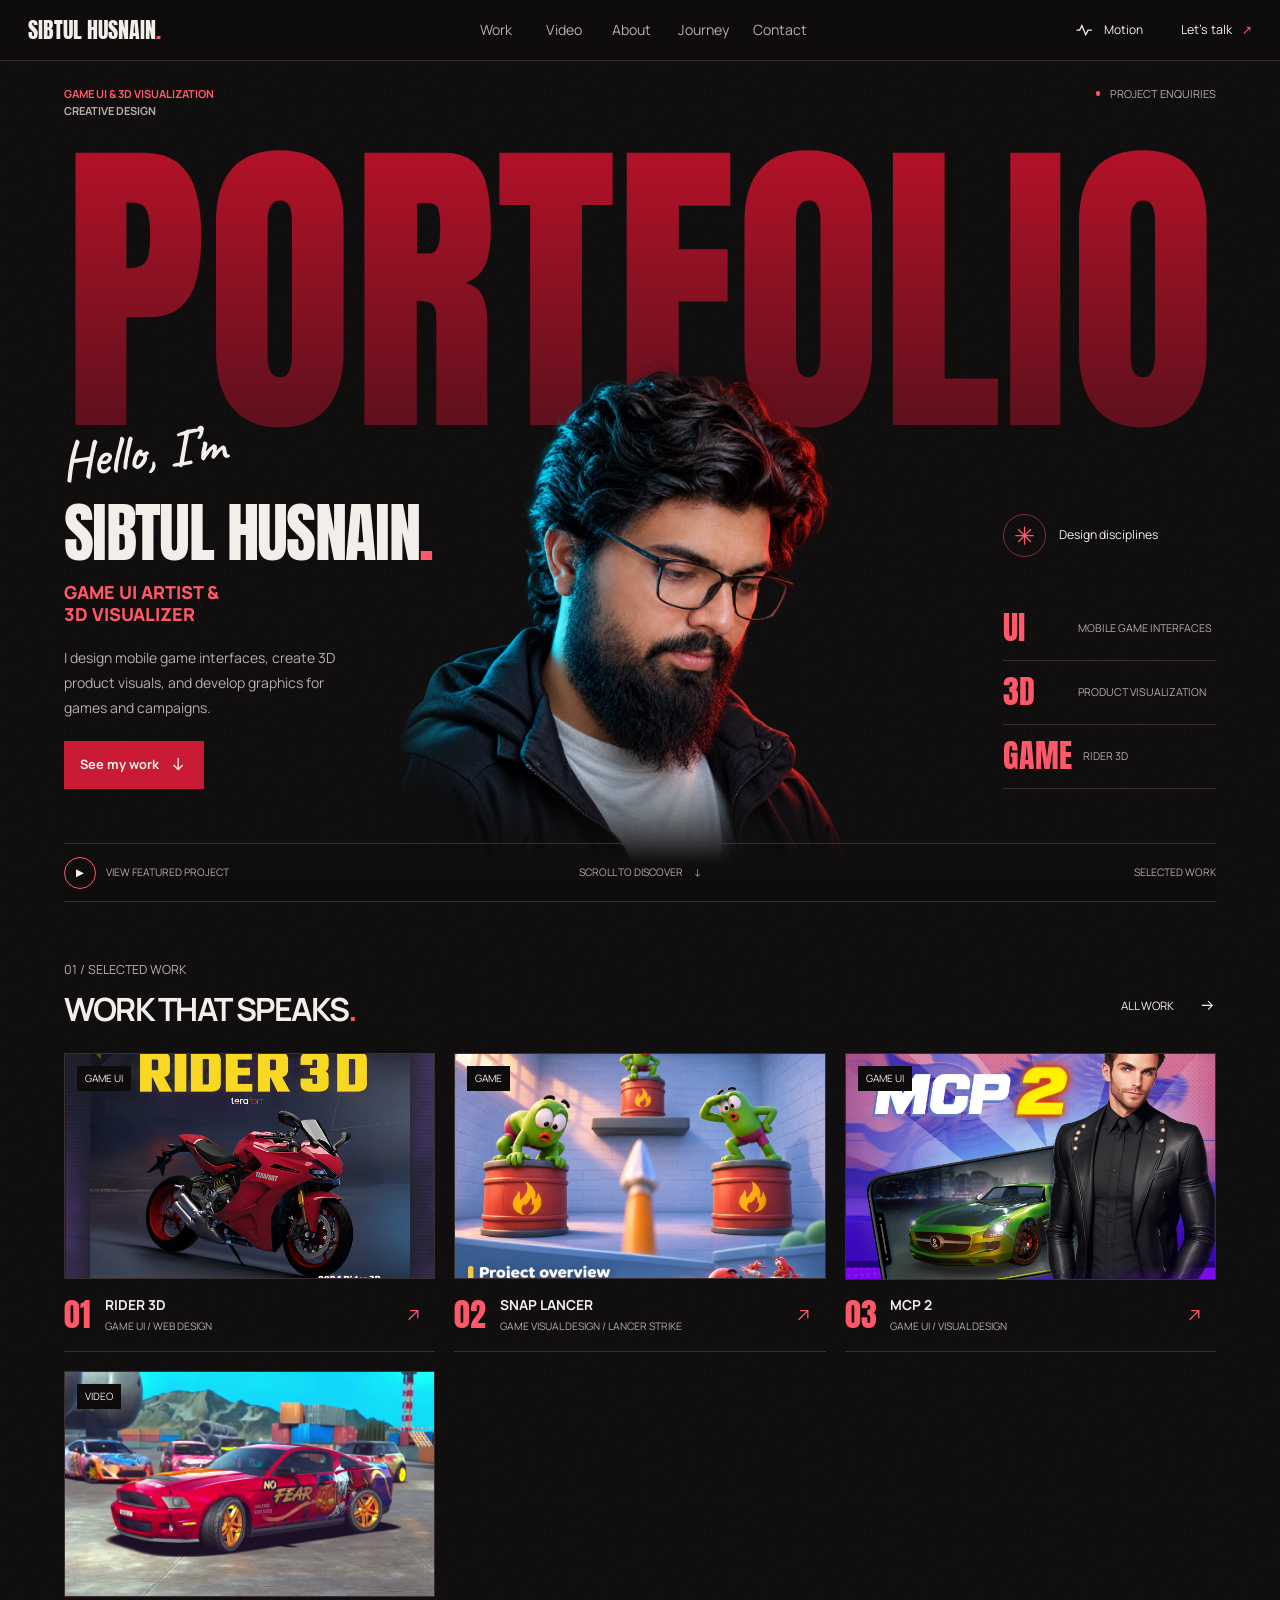
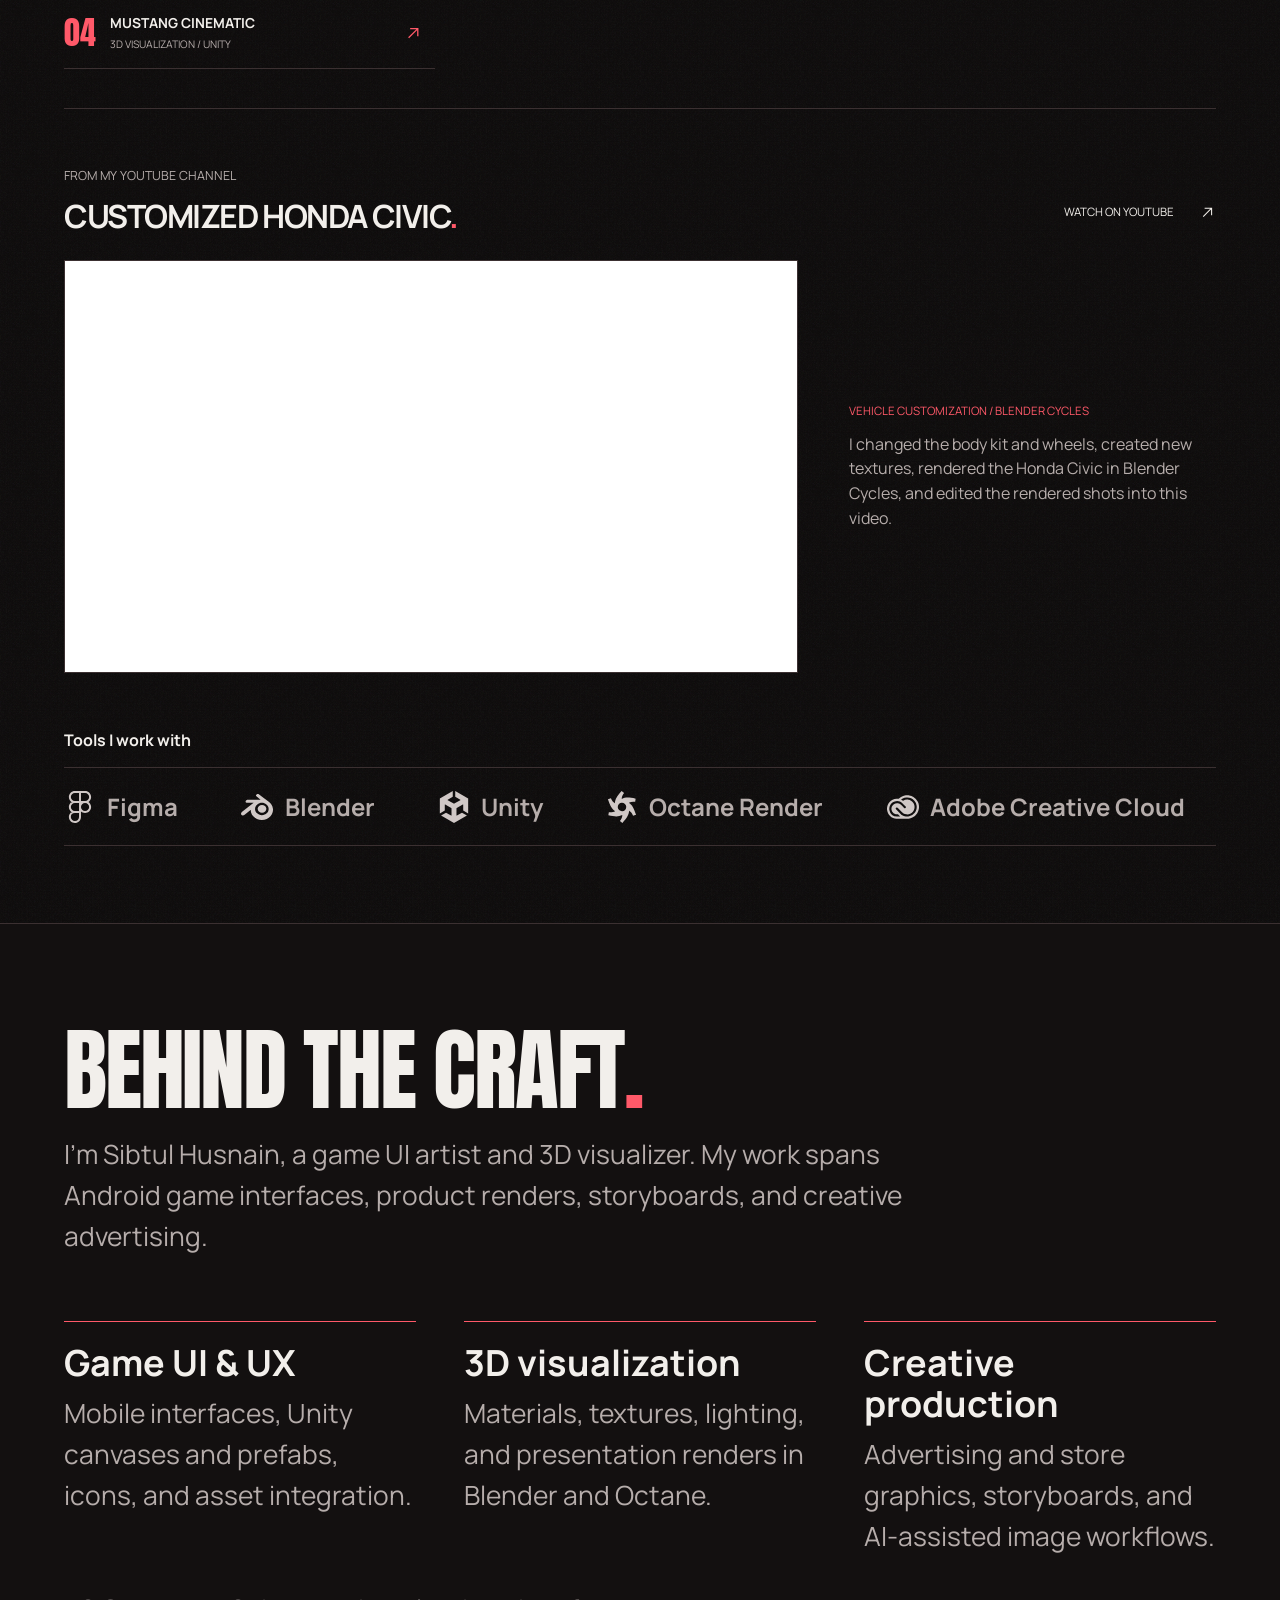
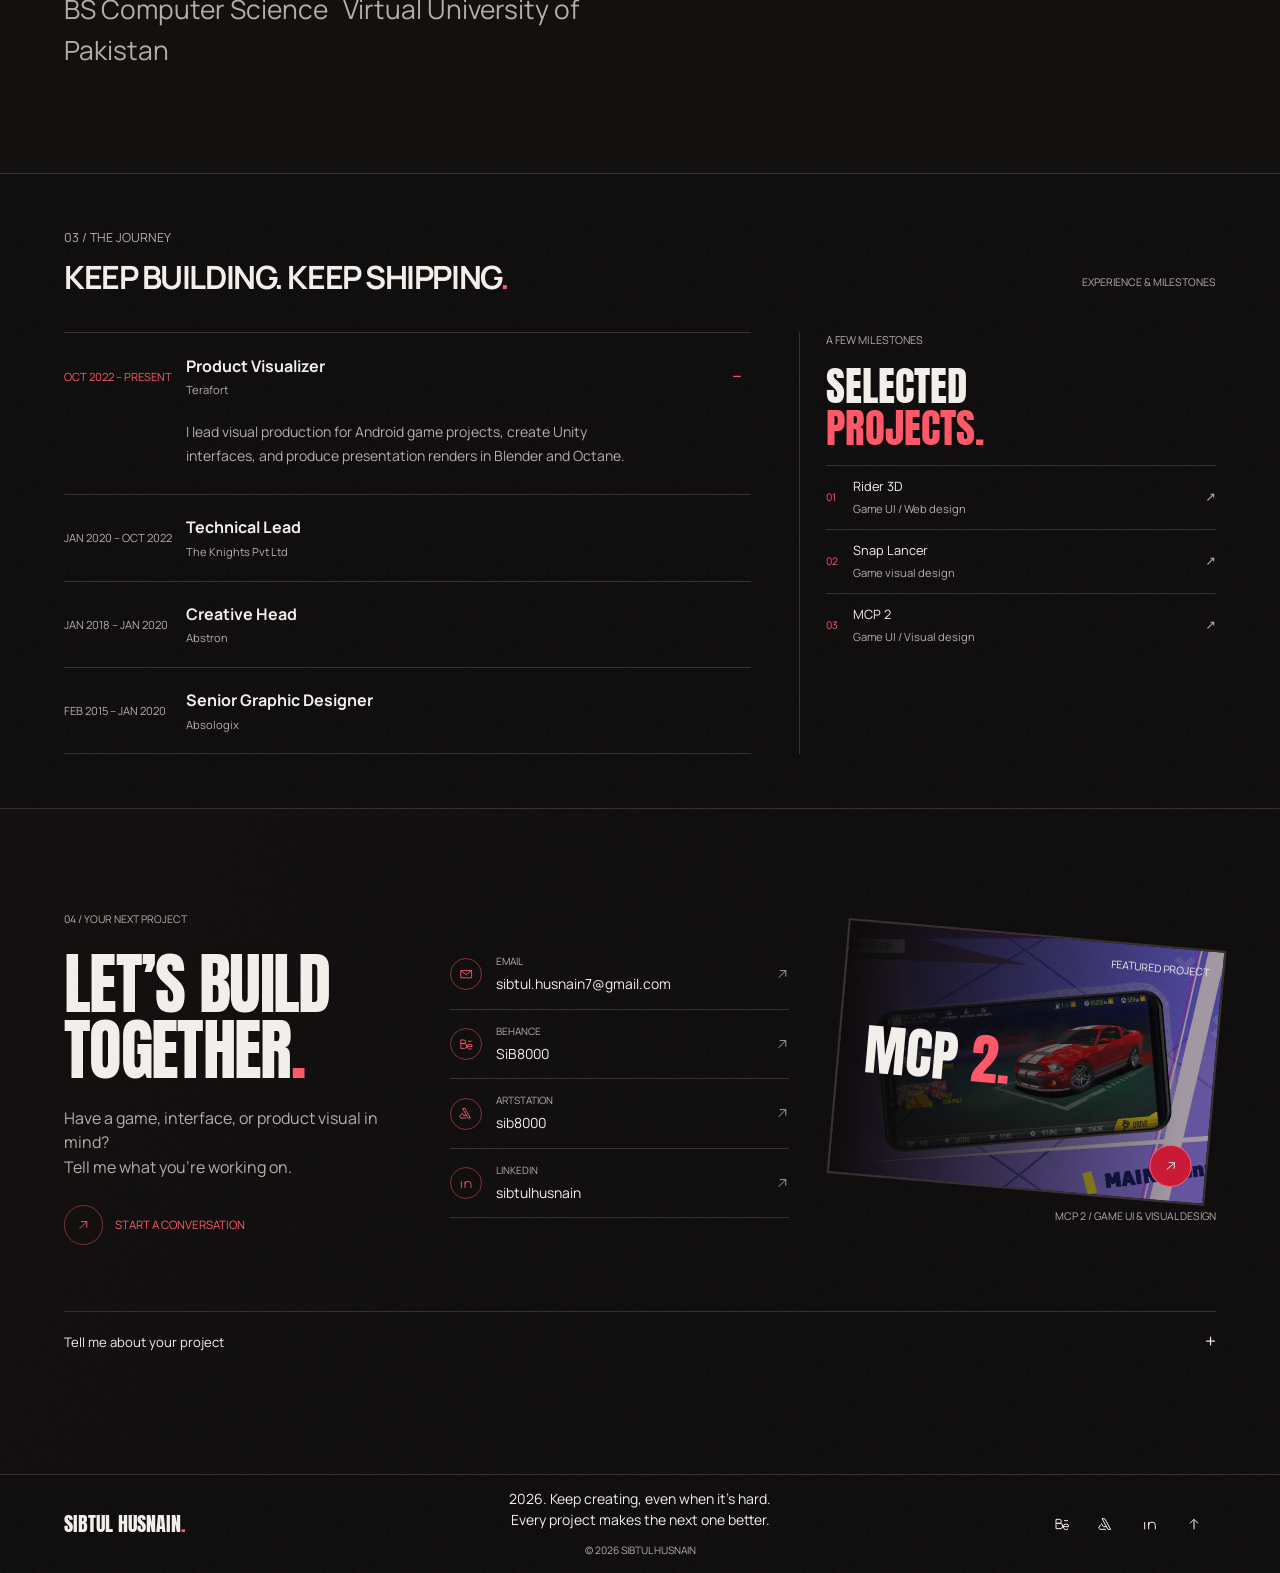
==== commit fb9d177c: "Organize portfolio and optimize featured images" ====
--- a/index.html
+++ b/index.html
@@ -8,14 +8,14 @@
   <meta property="og:title" content="Sibtulhusnain | Design Portfolio">
   <meta property="og:description" content="Digital design portfolio featuring Rider 3D Web.">
   <link rel="canonical" href="https://sibtulhusnain.github.io/">
-  <link rel="icon" href="./mark.svg" type="image/svg+xml">
+  <link rel="icon" href="./assets/images/mark.svg" type="image/svg+xml">
   <link rel="preconnect" href="https://fonts.googleapis.com">
   <link rel="preconnect" href="https://fonts.gstatic.com" crossorigin>
   <link href="https://fonts.googleapis.com/css2?family=Anton&amp;family=Caveat:wght@600&amp;family=Manrope:wght@400;600;700&amp;display=swap" rel="stylesheet">
-  <link rel="stylesheet" href="./style.css?v=video-section">
-  <script src="./motion.js?v=contact" defer></script>
-  <script src="./work.js?v=motion" defer></script>
-  <script src="./brief.js" defer></script>
+  <link rel="stylesheet" href="./assets/css/style.css?v=video-section">
+  <script src="./assets/js/motion.js?v=contact" defer></script>
+  <script src="./assets/js/work.js?v=motion" defer></script>
+  <script src="./assets/js/brief.js" defer></script>
   <title>Sibtulhusnain | Design Portfolio</title>
 </head>
 <body id="top">
@@ -53,7 +53,7 @@
         <text x="0" y="300" textLength="1200" lengthAdjust="spacingAndGlyphs" fill="url(#hero-red)">PORTFOLIO</text>
       </svg>
       <div class="hero-art">
-        <img src="./portrait.png" width="1254" height="1254" alt="Portrait of Sibtul Husnain" fetchpriority="high">
+        <img src="./assets/images/portrait.webp" width="1254" height="1254" alt="Portrait of Sibtul Husnain" fetchpriority="high">
       </div>
       <div class="hero-intro">
         <p class="hero-greeting">Hello, I’m</p>
@@ -101,7 +101,7 @@
       <article class="project" aria-labelledby="rider-title" data-project-category="games websites">
         <a class="cover project-image-cover" href="./rider.html" aria-label="Explore Rider 3D">
           <span class="project-tag">Game UI</span>
-          <img src="./rider--poster.png" width="699" height="819" alt="" loading="lazy">
+          <img src="./assets/projects/rider/poster.png" width="699" height="819" alt="" loading="lazy">
         </a>
         <div class="project-meta">
           <span class="project-number" aria-hidden="true">01</span>
@@ -115,7 +115,7 @@
       <article class="project" aria-labelledby="snap-lancer-title" data-project-category="games">
         <a class="cover project-image-cover" href="./snap-lancer.html" aria-label="Explore Snap Lancer">
           <span class="project-tag">Game</span>
-          <img src="./snap-lancer--overview.png" width="1122" height="1402" alt="" loading="lazy">
+          <img src="./assets/projects/snap-lancer/overview.webp" width="1122" height="1402" alt="" loading="lazy">
         </a>
         <div class="project-meta">
           <span class="project-number" aria-hidden="true">02</span>
@@ -129,7 +129,7 @@
       <article class="project" aria-labelledby="mcp-2-title" data-project-category="games">
         <a class="cover project-image-cover" href="./mcp-2.html" aria-label="Explore MCP 2">
           <span class="project-tag">Game UI</span>
-          <img src="./mcp-2--cover.png" width="698" height="503" alt="" loading="lazy">
+          <img src="./assets/projects/mcp-2/cover.png" width="698" height="503" alt="" loading="lazy">
         </a>
         <div class="project-meta">
           <span class="project-number" aria-hidden="true">03</span>
@@ -143,7 +143,7 @@
       <article class="project" aria-labelledby="mustang-title" data-project-category="3d">
         <a class="cover project-image-cover" href="./mustang.html" aria-label="Watch Mustang Cinematic">
           <span class="project-tag">Video</span>
-          <img src="./mustang--cover.jpg" width="960" height="540" alt="" loading="lazy">
+          <img src="./assets/projects/mustang/cover.jpg" width="960" height="540" alt="" loading="lazy">
         </a>
         <div class="project-meta">
           <span class="project-number" aria-hidden="true">04</span>
@@ -176,11 +176,11 @@
     <section class="toolkit wrap" aria-labelledby="tools-title">
       <h2 id="tools-title">Tools I work with</h2>
       <ul class="tool-strip">
-        <li><img src="./tool-logos--figma.svg" width="32" height="32" alt="" loading="lazy">Figma</li>
-        <li><img src="./tool-logos--blender.svg" width="32" height="32" alt="" loading="lazy">Blender</li>
-        <li><img src="./tool-logos--unity.svg" width="32" height="32" alt="" loading="lazy">Unity</li>
-        <li><img src="./tool-logos--octanerender.svg" width="32" height="32" alt="" loading="lazy">Octane Render</li>
-        <li><img src="./tool-logos--adobecreativecloud.svg" width="32" height="32" alt="" loading="lazy">Adobe Creative Cloud</li>
+        <li><img src="./assets/images/tool-logos/figma.svg" width="32" height="32" alt="" loading="lazy">Figma</li>
+        <li><img src="./assets/images/tool-logos/blender.svg" width="32" height="32" alt="" loading="lazy">Blender</li>
+        <li><img src="./assets/images/tool-logos/unity.svg" width="32" height="32" alt="" loading="lazy">Unity</li>
+        <li><img src="./assets/images/tool-logos/octanerender.svg" width="32" height="32" alt="" loading="lazy">Octane Render</li>
+        <li><img src="./assets/images/tool-logos/adobecreativecloud.svg" width="32" height="32" alt="" loading="lazy">Adobe Creative Cloud</li>
       </ul>
     </section>
     <section class="about editorial-section" id="about" aria-labelledby="about-title">
@@ -248,7 +248,7 @@
         </ul>
         <a class="contact-preview" href="./mcp-2.html" aria-label="View the MCP 2 case study">
           <div class="contact-preview-frame">
-            <img src="./mcp-2--main-menu.png" width="699" height="425" alt="" loading="lazy">
+            <img src="./assets/projects/mcp-2/main-menu.png" width="699" height="425" alt="" loading="lazy">
             <span class="contact-preview-label">Featured project</span>
             <span class="contact-preview-title">MCP <strong>2.</strong></span>
             <span class="contact-preview-arrow"><svg viewBox="0 0 24 24" aria-hidden="true"><path d="M6 18 18 6M8 6h10v10"/></svg></span>
--- a/assets/css/style.css
+++ b/assets/css/style.css
@@ -0,0 +1,524 @@
+:root {
+  --paper: #0d0b0b;
+  --hero-red: #d1122d;
+  --hero-red-shadow: #3f1017;
+  --button: #c91b35;
+  --script: "Caveat", cursive;
+  --panel: #131010;
+  --ink: #f2efeb;
+  --muted: #b6adab;
+  --rule: #3b3031;
+  --red: #ff5969;
+  --art-line: #82313a;
+  --display: "Anton", "Arial Narrow", sans-serif;
+  --body: "Manrope", system-ui, sans-serif;
+  --gutter: clamp(1rem, 5vw, 5rem);
+  color-scheme: dark;
+}
+*, *::before, *::after { box-sizing: border-box; }
+html { overflow-x: clip; scroll-padding-top: 6rem; }
+html[data-motion="on"] { scroll-behavior: smooth; }
+body {
+  margin: 0;
+  overflow-x: clip;
+  background: var(--paper);
+  color: var(--ink);
+  font: 400 1rem/1.55 var(--body);
+  scrollbar-color: var(--art-line) var(--paper);
+}
+::selection { background: var(--red); color: var(--paper); }
+:focus-visible { outline: 2px solid var(--red); outline-offset: 5px; }
+[hidden] { display: none !important; }
+a { color: inherit; text-decoration: none; }
+a:hover { text-decoration: underline; text-underline-offset: .25em; }
+button { font: inherit; }
+svg { display: block; }
+.wrap { width: min(calc(100% - 2 * var(--gutter)), 104rem); margin-inline: auto; }
+.skip { position: fixed; z-index: 10; inset: .5rem auto auto .5rem; background: var(--ink); color: var(--paper); padding: .75rem; }
+.skip:not(:focus) { clip-path: inset(50%); }
+.mast { position: sticky; top: 0; z-index: 2; background: var(--paper); border-bottom: 1px solid var(--rule); }
+.mast-inner { min-height: 4.75rem; display: flex; align-items: center; gap: clamp(.5rem, 2vw, 2rem); }
+.identity, nav, .motion, .action, .text-link { display: flex; align-items: center; gap: .65rem; min-height: 44px; }
+.identity { margin-right: auto; font-weight: 700; }
+nav { gap: clamp(.4rem, 2vw, 1.5rem); }
+nav a { display: grid; place-items: center; min-width: 44px; min-height: 44px; }
+.motion { padding: .25rem .7rem; border: 1px solid var(--rule); background: var(--paper); color: var(--muted); cursor: pointer; }
+.motion:hover, .motion[aria-pressed="true"] { color: var(--ink); border-color: var(--red); }
+.motion svg, .action svg, .text-link svg { width: 1.15rem; fill: none; stroke: currentColor; stroke-width: 1.7; }
+h1, h2, h3, p { margin: 0; }
+h1, h2, .rider-cover-type {
+  font-family: var(--display);
+  font-weight: 400;
+  line-height: .98;
+  letter-spacing: -.025em;
+  text-transform: uppercase;
+  text-wrap: balance;
+}
+.hero {
+  position: relative;
+  isolation: isolate;
+  min-height: max(740px, calc(100svh - 60px));
+  overflow: clip;
+}
+.hero-specialty, .hero-contact {
+  position: absolute;
+  top: 24px;
+  font-size: .69rem;
+  line-height: 1.55;
+  text-transform: uppercase;
+}
+.hero-specialty { left: 0; color: var(--red); font-weight: 700; }
+.hero-specialty span, .hero-contact { color: var(--muted); }
+.hero-contact { right: 0; }
+.hero-contact::before { content: ""; display: inline-block; width: .3rem; height: .3rem; margin-right: .6rem; vertical-align: .16em; border-radius: 50%; background: var(--red); }
+.hero-backdrop {
+  position: absolute;
+  z-index: -2;
+  top: clamp(4.75rem, 5.5vw, 6.5rem);
+  left: 0;
+  width: 100%;
+  height: auto;
+  font: 400 330px var(--display);
+}
+.hero-red-top { stop-color: var(--hero-red); }
+.hero-red-bottom { stop-color: var(--hero-red-shadow); }
+.hero-art {
+  position: absolute;
+  z-index: -1;
+  inset: auto 25% 36px 29%;
+  height: 89%;
+  display: flex;
+  align-items: flex-end;
+  justify-content: center;
+  pointer-events: none;
+}
+.hero-art img {
+  display: block;
+  width: auto;
+  height: auto;
+  max-width: 100%;
+  max-height: 100%;
+  object-fit: contain;
+  mask-image: linear-gradient(to right, transparent, black 16%),
+              linear-gradient(to bottom, black 83%, transparent);
+  mask-composite: intersect;
+}
+html[data-motion="on"] .hero-art img { animation: drift 8s ease-in-out infinite alternate; }
+@keyframes drift { to { transform: translateY(-.45rem); } }
+.hero-intro { position: absolute; left: 0; bottom: clamp(6.2rem, 12.5vh, 7.5rem); width: 32%; }
+.hero-greeting {
+  font: 600 clamp(2.4rem, 4.1vw, 4.3rem)/1 var(--script);
+  margin-bottom: .8rem;
+  transform: rotate(-7deg);
+  transform-origin: left bottom;
+}
+.hero h1 { font-size: clamp(2.75rem, 5.1vw, 6rem); white-space: nowrap; }
+.hero h1 span, .hero-role { color: var(--red); }
+.hero-role { font-size: clamp(.9rem, 1.4vw, 1.5rem); font-weight: 800; line-height: 1.23; text-transform: uppercase; margin-top: 1rem; }
+.hero-description { color: var(--muted); max-width: 32ch; margin-block: 1.25rem; font-size: .875rem; line-height: 1.8; }
+.hero .action { width: fit-content; color: var(--ink); background: var(--button); font-size: .8rem; }
+.hero-project { position: absolute; right: 0; bottom: clamp(6.2rem, 12.5vh, 7.5rem); width: 18.5%; }
+.hero-rail-heading { display: flex; align-items: center; gap: .8rem; margin-bottom: clamp(1rem, 3.1vw, 3.5rem); font-size: .76rem; }
+.hero-rail-heading svg { width: 2.7rem; height: 2.7rem; padding: .6rem; flex: none; fill: none; stroke: var(--red); stroke-width: 1.4; border: 1px solid var(--art-line); border-radius: 50%; }
+.hero-project a { display: flex; align-items: center; gap: .7rem; min-height: 4rem; border-bottom: 1px solid var(--rule); }
+.hero-project strong { min-width: 4rem; color: var(--red); font: 400 clamp(1.5rem, 2.5vw, 2.8rem)/1 var(--display); text-transform: uppercase; }
+.hero-project a span { color: var(--muted); font-size: .67rem; text-transform: uppercase; }
+.hero-bottom {
+  position: absolute;
+  inset: auto 0 0;
+  min-height: 58px;
+  display: grid;
+  grid-template-columns: repeat(3, minmax(0, 1fr));
+  align-items: center;
+  border-top: 1px solid var(--rule);
+  background: linear-gradient(to top, var(--paper), transparent);
+  color: var(--muted);
+  font-size: .65rem;
+  text-transform: uppercase;
+}
+.hero-bottom a { display: flex; align-items: center; gap: .65rem; min-height: 44px; width: fit-content; }
+.hero-bottom a:nth-child(2) { justify-self: center; }
+.hero-bottom a:last-child { justify-self: end; }
+.hero-play { display: grid; place-items: center; border: 1px solid var(--red); border-radius: 50%; width: 2rem; height: 2rem; color: var(--ink); }
+.section-head, .project-meta, .foot {
+  display: flex;
+  justify-content: space-between;
+  align-items: center;
+  gap: .75rem 2rem;
+  flex-wrap: wrap;
+}
+.section-head p, .project-meta p, .foot { color: var(--muted); }
+.action { min-height: 48px; padding-inline: 1rem; background: var(--red); color: var(--paper); font-weight: 700; }
+.work { padding-block: clamp(3.25rem, 7vw, 6rem); border-top: 1px solid var(--rule); }
+.section-head { margin-bottom: clamp(1.5rem, 4vw, 3rem); align-items: baseline; }
+h2 { font-size: clamp(2.65rem, 7vw, 6rem); }
+h3 { font-size: clamp(1.4rem, 3vw, 2.25rem); line-height: 1.15; }
+.cover {
+  position: relative;
+  isolation: isolate;
+  display: grid;
+  place-items: center;
+  overflow: clip;
+  min-height: clamp(16rem, 49vw, 39rem);
+  border: 1px solid var(--rule);
+}
+.cover:hover { text-decoration: none; border-color: var(--red); }
+.project-meta { padding-block: 1.25rem; border-bottom: 1px solid var(--rule); }
+.project-meta p { margin-top: .25rem; }
+.text-link { width: fit-content; font-weight: 700; }
+.text-link svg { color: var(--red); }
+.about { background: var(--panel); border-block: 1px solid var(--rule); }
+.about-inner { display: grid; grid-template-columns: minmax(0, 1fr) minmax(0, 1fr); gap: 1.5rem 2rem; align-items: start; padding-block: clamp(3rem, 7vw, 6rem); }
+.about p { max-width: 34ch; font-size: clamp(1.125rem, 2.2vw, 1.65rem); color: var(--muted); }
+.foot { padding-block: 1rem; }
+@media (max-width: 42rem) {
+  .mast-inner { min-height: 4rem; }
+  .about-inner { grid-template-columns: minmax(0, 1fr); }
+}
+@media (max-width: 26rem) {
+  .mast-inner { column-gap: .25rem; }
+  .identity img { width: 23px; height: 23px; }
+  .identity, .motion { gap: .3rem; font-size: .8rem; }
+  nav { gap: 0; font-size: .85rem; }
+  .motion { padding-inline: .35rem; }
+  .motion svg { display: none; }
+}
+@media (prefers-reduced-motion: reduce) {
+  html[data-motion="on"] { scroll-behavior: auto; }
+  html[data-motion="on"] .hero-art img { animation: none; }
+}
+
+.rider-cover {
+  --cover-base: #1b1117;
+  --cover-edge: #100c10;
+  display: flex;
+  align-items: end;
+  background: radial-gradient(ellipse at 68% 48%, var(--cover-base), var(--cover-edge) 78%);
+  padding: clamp(1rem, 4vw, 3.75rem);
+}
+.rider-cover-type { position: relative; z-index: 1; font-size: clamp(3rem, 12vw, 11rem); }
+.rider-cover-type span {
+  display: block;
+  margin-top: .7rem;
+  font: 700 clamp(.875rem, 1.7vw, 1.2rem)/1.25 var(--body);
+  text-transform: none;
+  letter-spacing: normal;
+}
+.rider-graphic {
+  position: absolute;
+  width: min(78%, 64rem);
+  height: auto;
+  inset: 50% 0 auto auto;
+  transform: translateY(-50%);
+}
+.cover-open {
+  display: grid;
+  place-items: center;
+  position: absolute;
+  top: 1rem;
+  right: 1rem;
+  width: 2.75rem;
+  height: 2.75rem;
+  border: 1px solid var(--rule);
+  background: var(--paper);
+}
+.cover-open svg { width: 1.25rem; fill: none; stroke: currentColor; stroke-width: 1.7; }
+.cover:hover .cover-open { border-color: var(--red); color: var(--red); }
+.case { padding-block: clamp(1.5rem, 5vw, 4rem); }
+.case-intro { display: grid; gap: 1.25rem; justify-items: start; margin-block: clamp(2rem, 5vw, 5rem); }
+.case-intro h1 { font-size: clamp(3rem, 10vw, 9rem); }
+.case-intro p { color: var(--muted); }
+.case-figure { margin: 0; }
+.case-figure figcaption { margin-top: .75rem; color: var(--muted); font-size: .875rem; }
+.case-back { color: var(--muted); }
+@media (max-width: 37rem) {
+  .rider-graphic { width: 95%; inset-inline-end: -7%; }
+}
+
+.editorial-section { padding-block: clamp(3rem, 8vw, 7rem); }
+.editorial-heading { display: grid; gap: 1.25rem; justify-items: start; }
+.editorial-heading h2 span { color: var(--red); }
+.editorial-heading p { max-width: 54ch; color: var(--muted); }
+.toolkit { padding-bottom: clamp(3rem, 6vw, 5rem); }
+.toolkit h2 { font: 700 1rem/1.3 var(--body); text-transform: none; letter-spacing: 0; margin-bottom: 1rem; }
+.tool-strip, .profile-links { list-style: none; margin: 0; padding: 0; }
+.tool-strip { display: flex; flex-wrap: wrap; gap: 1rem 2rem; padding-block: 1.25rem; border-block: 1px solid var(--rule); }
+.tool-strip li {
+  display: flex;
+  align-items: center;
+  gap: .7rem;
+  flex: 1 1 max-content;
+  color: var(--muted);
+  font-size: clamp(1rem, 2vw, 1.5rem);
+  font-weight: 700;
+}
+.tool-strip img { display: block; flex: none; width: clamp(1.5rem, 2.5vw, 2rem); height: auto; }
+.craft-grid, .journey-grid, .contact-grid { display: grid; gap: clamp(1.5rem, 4vw, 3rem); }
+.craft-grid { margin-top: clamp(2rem, 5vw, 4rem); }
+.craft-grid { grid-template-columns: repeat(3, minmax(0, 1fr)); }
+.craft-grid article { border-top: 1px solid var(--red); padding-top: 1.25rem; }
+.craft-grid p { margin-top: .6rem; color: var(--muted); }
+.about-education { margin-top: 2rem; font-size: .875rem; }
+.about-education span { color: var(--muted); margin-inline-start: .6rem; }
+.journey { padding-block: clamp(2.5rem, 4.2vw, 4.5rem); }
+.journey-grid { grid-template-columns: minmax(0, 1.65fr) minmax(0, 1fr); margin-top: .65rem; }
+.timeline { border-top: 1px solid var(--rule); }
+.timeline article { border-bottom: 1px solid var(--rule); }
+.timeline-row {
+  display: grid;
+  grid-template-columns: minmax(7rem, 16%) minmax(0, 1fr) auto;
+  align-items: center;
+  gap: .65rem;
+  min-height: 5.4rem;
+  padding-block: 1rem;
+}
+.timeline summary { cursor: pointer; list-style: none; padding-inline-end: .6rem; }
+.timeline summary::-webkit-details-marker { display: none; }
+.timeline summary:hover strong { color: var(--red); }
+.timeline-date, .timeline-row small, .journey-milestones small { color: var(--muted); font-size: .7rem; }
+.timeline-date { text-transform: uppercase; }
+.timeline-row strong, .timeline-row small, .journey-milestones small { display: block; }
+.timeline-row small, .journey-milestones small { margin-top: .18rem; }
+.timeline details[open] .timeline-date, .timeline details[open] .timeline-toggle { color: var(--red); }
+.timeline-toggle { color: var(--muted); font-size: 1.15rem; }
+.timeline-toggle::before { content: "+"; }
+.timeline details[open] .timeline-toggle::before { content: "−"; }
+.timeline-description { margin-inline-start: calc(max(7rem, 16%) + .65rem); padding-bottom: 1.6rem; max-width: 49ch; color: var(--muted); font-size: .875rem; line-height: 1.75; }
+.journey-milestones { border-inline-start: 1px solid var(--rule); padding-inline-start: clamp(1rem, 2vw, 2rem); }
+.journey-milestones > p { color: var(--muted); font-size: .68rem; text-transform: uppercase; }
+.journey-milestones h3 { margin: 1rem 0; font: 400 clamp(2rem, 3.2vw, 3.4rem)/1.02 var(--display); text-transform: uppercase; }
+.journey-milestones h3 span, .milestone-number { color: var(--red); }
+.journey-milestones ol { margin: 0; padding: 0; list-style: none; }
+.journey-milestones a { display: grid; grid-template-columns: 1rem minmax(0, 1fr) auto; align-items: center; gap: .7rem; min-height: 4rem; border-top: 1px solid var(--rule); font-size: .8rem; }
+.milestone-number { font-size: .65rem; }
+.milestone-arrow { color: var(--muted); }
+#experience .journey-label { font-size: .66rem; margin: 0 0 .35rem; text-align: right; }
+.contact { border-block: 1px solid var(--rule); background: linear-gradient(110deg, var(--panel), transparent 65%); }
+.contact-grid { grid-template-columns: minmax(0, 1fr) minmax(0, 1fr) minmax(0, 1.12fr); align-items: center; }
+.contact-intro { gap: clamp(.9rem, 1.8vw, 1.5rem); }
+.contact-label, .contact-preview-label, .contact-preview-caption { font-size: .66rem; text-transform: uppercase; }
+.contact-intro h2 { font-size: clamp(2.8rem, 5.25vw, 5.9rem); }
+.contact-cta { display: inline-flex; align-items: center; gap: .75rem; min-height: 44px; color: var(--red); font-size: .72rem; text-transform: uppercase; }
+.contact-icon, .contact-preview-arrow { display: grid; place-items: center; flex: none; width: 2rem; height: 2rem; color: var(--red); border: 1px solid var(--art-line); border-radius: 50%; }
+.contact-cta .contact-icon { width: 2.45rem; height: 2.45rem; }
+.contact-grid svg { width: .9rem; fill: none; stroke: currentColor; stroke-width: 1.5; }
+.profile-links a { display: grid; grid-template-columns: auto minmax(0, 1fr) auto; align-items: center; gap: .85rem; min-height: 4.35rem; border-bottom: 1px solid var(--rule); font-size: .87rem; overflow-wrap: anywhere; }
+.profile-links small { display: block; margin-bottom: .2rem; color: var(--muted); font-size: .63rem; text-transform: uppercase; }
+.profile-links a > svg { color: var(--muted); }
+.contact-preview { display: block; min-width: 0; }
+.contact-preview:hover { text-decoration: none; }
+.contact-preview-frame { position: relative; isolation: isolate; overflow: clip; display: grid; align-items: center; aspect-ratio: 1.48; border: 2px solid var(--rule); padding: clamp(.8rem, 2vw, 1.7rem); transform: rotate(5deg); }
+.contact-preview-frame::after { content: ""; position: absolute; inset: 0; z-index: -1; background: linear-gradient(90deg, var(--paper), transparent 92%); }
+.contact-preview-frame img { position: absolute; inset: 0; z-index: -2; width: 100%; height: 100%; object-fit: cover; opacity: .62; }
+.contact-preview-label { position: absolute; inset: .8rem .85rem auto auto; color: var(--ink); }
+.contact-preview-title { font: 400 clamp(2rem, 4.3vw, 4.8rem)/1 var(--display); }
+.contact-preview-title strong { color: var(--red); font-weight: 400; }
+.contact-preview-arrow { position: absolute; inset: auto .9rem .9rem auto; width: 2.6rem; height: 2.6rem; color: var(--ink); background: var(--button); border-color: var(--red); }
+.contact-preview:hover .contact-preview-frame { border-color: var(--red); }
+.contact-preview-caption { display: block; margin-top: 1.15rem; color: var(--muted); text-align: right; }
+@media (max-width: 60rem) {
+  .contact-grid { grid-template-columns: repeat(2, minmax(0, 1fr)); }
+  .contact-preview { grid-column: 1 / -1; width: min(100%, 33rem); }
+  .contact-preview-frame { transform: none; }
+}
+nav a[aria-current="location"] { color: var(--red); text-decoration: underline; text-underline-offset: .45em; }
+.reading-progress {
+  position: fixed;
+  inset: 0 0 auto;
+  height: 2px;
+  z-index: 4;
+  pointer-events: none;
+  background: var(--red);
+  transform: scaleX(var(--page-progress, 0));
+  transform-origin: left;
+}
+@media (max-width: 45rem) {
+  html { scroll-padding-top: 7rem; }
+  .mast-inner { flex-wrap: wrap; padding-top: .35rem; }
+  .mast-inner nav { order: 3; width: 100%; justify-content: space-between; }
+  .mast-inner nav a { padding-inline: .25rem; }
+  .craft-grid, .journey-grid, .contact-grid { grid-template-columns: minmax(0, 1fr); }
+  .journey-milestones { border-inline-start: 0; padding-inline-start: 0; }
+  #experience .journey-label { display: none; }
+}
+
+body {
+  background-image: url("data:image/svg+xml,%3Csvg xmlns='http://www.w3.org/2000/svg' width='160' height='160'%3E%3Cfilter id='g'%3E%3CfeTurbulence baseFrequency='.62' numOctaves='3' stitchTiles='stitch'/%3E%3C/filter%3E%3Cpath fill='%23fff' filter='url(%23g)' opacity='.065' d='M0 0h160v160H0z'/%3E%3C/svg%3E");
+}
+.mast-inner { width: calc(100% - clamp(2rem, 4.4vw, 5rem)); min-height: 60px; }
+.mast-inner .identity { font: 400 1.4rem/1 var(--display); text-transform: uppercase; }
+.brand-dot, .mast-contact span { color: var(--red); }
+.mast-inner nav { position: absolute; left: 50%; transform: translateX(-50%); color: var(--muted); font-size: .88rem; }
+.mast-contact { display: inline-flex; align-items: center; gap: .6rem; min-height: 44px; font-size: .78rem; }
+.motion { border-color: transparent; font-size: .75rem; }
+.motion[aria-pressed="true"] { border-color: transparent; }
+.motion:hover { border-color: var(--rule); }
+@media (min-width: 46rem) and (max-width: 68rem) {
+  .hero h1 { font-size: 5.15vw; }
+  .hero-project strong { min-width: 2.8rem; }
+  .hero-project { width: 20%; }
+}
+@media (max-width: 45rem) {
+  .mast-inner { min-height: 0; gap: 0 .5rem; }
+  .mast-inner nav { position: static; transform: none; }
+  .mast-inner .identity { font-size: 1.15rem; }
+  .hero { min-height: 0; padding-block: clamp(20rem, 70vw, 33rem) 0; }
+  .hero-art { height: clamp(17rem, 62vw, 29rem); inset: clamp(4rem, 14vw, 6.5rem) 3% auto 12%; }
+  .hero-intro { position: relative; width: auto; bottom: auto; }
+  .hero h1 { font-size: clamp(2.45rem, 8vw, 4rem); white-space: normal; }
+  .hero-project { position: relative; width: auto; bottom: auto; margin-top: 1.75rem; }
+  .hero-rail-heading { margin-bottom: .35rem; }
+  .hero-project a { min-height: 3rem; }
+  .hero-bottom { position: relative; margin-top: 1.75rem; grid-template-columns: 1fr 1fr; }
+  .hero-bottom a:nth-child(2) { display: none; }
+}
+
+.work { padding-block: clamp(2.5rem, 4.5vw, 4.5rem) clamp(2rem, 3vw, 3rem); }
+.work-heading { display: flex; justify-content: space-between; align-items: end; gap: 1rem; padding-bottom: clamp(1.1rem, 2vw, 1.6rem); }
+.work-heading p { margin-bottom: .8rem; color: var(--muted); font-size: .78rem; text-transform: uppercase; }
+.work-heading h2 { font: 700 clamp(1.55rem, 2.5vw, 2.3rem)/1.12 var(--body); letter-spacing: -.045em; }
+.work-heading h2 span, .project-number { color: var(--red); }
+.work-all { display: flex; align-items: center; gap: clamp(.6rem, 2vw, 2rem); min-height: 44px; font-size: .72rem; text-transform: uppercase; white-space: nowrap; }
+.work-all svg, .work-search svg { width: 1.05rem; fill: none; stroke: currentColor; stroke-width: 1.5; flex: none; }
+.work-toolbar { display: flex; flex-wrap: wrap; align-items: center; justify-content: space-between; gap: 0 1rem; border-block: 1px solid var(--rule); margin-bottom: 1.5rem; }
+.work-filters { position: relative; display: flex; flex-wrap: wrap; gap: .35rem; }
+.work-filters button { min-height: 47px; padding: .25rem .9rem; color: var(--muted); background: none; border: 0; border-bottom: 2px solid transparent; cursor: pointer; font-size: .78rem; }
+.work-filters button:hover, .work-filters button[aria-pressed="true"] { color: var(--ink); }
+.work-filters button[aria-pressed="true"] { border-bottom-color: var(--red); }
+.work-filters.has-indicator button[aria-pressed="true"] { border-bottom-color: transparent; }
+.work-filters.has-indicator::after {
+  content: "";
+  position: absolute;
+  inset: 0 auto auto 0;
+  width: 1px;
+  height: 2px;
+  background: var(--red);
+  pointer-events: none;
+  transform-origin: left top;
+  transform: translate(var(--filter-x), var(--filter-y)) scaleX(var(--filter-width));
+}
+.work-search { display: flex; align-items: center; gap: .55rem; color: var(--muted); min-height: 44px; font-size: .75rem; }
+.work-search input { width: 10rem; min-height: 44px; border: 0; color: var(--ink); background: transparent; font: inherit; }
+.work-search input::placeholder { color: var(--muted); }
+.work-grid { display: grid; grid-template-columns: repeat(3, minmax(0, 1fr)); gap: clamp(1rem, 1.5vw, 1.5rem); }
+.work-grid .cover { min-height: 0; aspect-ratio: 1.64; padding: clamp(.85rem, 2vw, 1.4rem); }
+.project-image-cover img {
+  position: absolute;
+  inset: 0;
+  width: 100%;
+  height: 100%;
+  object-fit: cover;
+  object-position: center 52%;
+}
+.case-board-grid {
+  display: grid;
+  grid-template-columns: repeat(2, minmax(0, 1fr));
+  gap: clamp(1.25rem, 3vw, 3rem);
+}
+.case-board-grid img { display: block; width: 100%; height: auto; }
+.case-video { display: block; width: 100%; height: auto; aspect-ratio: 16 / 9; background: var(--paper); }
+.video-feature { padding-block: clamp(2.25rem, 4.5vw, 4.5rem); border-top: 1px solid var(--rule); }
+.video-feature-grid { display: grid; grid-template-columns: minmax(0, 2fr) minmax(0, 1fr); align-items: center; gap: clamp(1.25rem, 4vw, 4rem); }
+.video-feature-player { display: block; width: 100%; height: auto; aspect-ratio: 16 / 9; border: 1px solid var(--rule); background: var(--panel); }
+.video-feature-copy { display: grid; gap: .75rem; max-width: 38ch; }
+.video-feature-copy p:first-child { color: var(--red); font-size: .72rem; text-transform: uppercase; }
+.video-feature-copy p:nth-child(2) { color: var(--muted); }
+@media (max-width: 45rem) {
+  .video-feature-grid { grid-template-columns: minmax(0, 1fr); }
+  .video-feature .work-heading { flex-wrap: wrap; gap: .35rem 1rem; }
+}
+.work-grid .rider-cover-type { font-size: clamp(2rem, 4vw, 4.5rem); }
+.work-grid .rider-cover-type span { margin-top: .35rem; font-size: .75rem; }
+.project-tag { position: absolute; z-index: 1; top: .75rem; left: .75rem; padding: .3rem .5rem; background: var(--paper); font-size: .63rem; text-transform: uppercase; }
+.work-grid .project-meta { display: grid; grid-template-columns: auto minmax(0, 1fr) auto; gap: .85rem; padding-block: .85rem; }
+.project-number { font: 400 2rem/1 var(--display); }
+.work-grid .project-meta h3 { font: 700 .86rem/1.3 var(--body); text-transform: uppercase; }
+.work-grid .project-meta p { font-size: .65rem; text-transform: uppercase; }
+.project-arrow { justify-content: center; min-width: 44px; }
+.work-empty { color: var(--muted); }
+.work-empty:not(:empty) { margin-block: 1.5rem 0; }
+@media (max-width: 56rem) { .work-grid { grid-template-columns: repeat(2, minmax(0, 1fr)); } }
+@media (max-width: 36rem) {
+  .work-grid { grid-template-columns: minmax(0, 1fr); }
+  .case-board-grid { grid-template-columns: minmax(0, 1fr); }
+  .work-search { border-top: 1px solid var(--rule); width: 100%; }
+  .work-search input { flex: 1; min-width: 0; }
+}
+
+@media (prefers-reduced-motion: no-preference) {
+  html[data-motion="on"] .work-filters.has-indicator::after { transition: transform .36s cubic-bezier(.22, 1, .36, 1); }
+  html[data-motion="on"].opening :is(
+    .mast-inner, .hero-specialty, .hero-contact, .hero-backdrop, .hero-art,
+    .hero-intro > *, .hero-project > *, .hero-bottom
+  ) {
+    animation: portfolio-enter var(--enter-duration, .74s) cubic-bezier(.22, 1, .36, 1) var(--enter-delay, 0ms) both;
+  }
+  .opening .mast-inner { --enter-y: -.65rem; }
+  .opening :is(.hero-specialty, .hero-contact) { --enter-delay: 90ms; }
+  .opening .hero-backdrop { --enter-delay: 125ms; --enter-duration: 1.05s; --enter-y: 1.75rem; --enter-scale: .98; }
+  .opening .hero-art { --enter-delay: 235ms; --enter-duration: 1.05s; --enter-y: 2.25rem; }
+  .opening .hero-greeting { --enter-delay: 270ms; }
+  .opening .hero-intro h1 { --enter-delay: 340ms; }
+  .opening .hero-role { --enter-delay: 415ms; }
+  .opening .hero-description { --enter-delay: 475ms; }
+  .opening .hero-intro .action { --enter-delay: 535ms; }
+  .opening .hero-project > :nth-child(1) { --enter-delay: 385ms; }
+  .opening .hero-project > :nth-child(2) { --enter-delay: 455ms; }
+  .opening .hero-project > :nth-child(3) { --enter-delay: 525ms; }
+  .opening .hero-project > :nth-child(4) { --enter-delay: 595ms; }
+  .opening .hero-bottom { --enter-delay: 650ms; }
+  html[data-motion="on"] .section-enter { animation: portfolio-enter .66s cubic-bezier(.22, 1, .36, 1) both; }
+  html[data-motion="on"] .work-grid .cover img { transition: scale .45s cubic-bezier(.22, 1, .36, 1); }
+  html[data-motion="on"] .work-grid .cover:is(:hover, :focus-visible) img { scale: 1.045; }
+  html[data-motion="on"].opening :is(.mast-inner, .hero-contact, .hero-intro > *, .hero-project > *, .hero-bottom):focus-within,
+  html[data-motion="on"] .section-enter:focus-within { animation: none; }
+}
+@keyframes portfolio-enter {
+  from { opacity: 0; translate: 0 var(--enter-y, 1rem); scale: var(--enter-scale, 1); }
+  to { opacity: 1; translate: 0 0; scale: 1; }
+}
+
+.project-brief { margin-top: clamp(2.5rem, 5vw, 5rem); border-top: 1px solid var(--rule); }
+.project-brief summary {
+  display: flex;
+  align-items: center;
+  justify-content: space-between;
+  gap: 1rem;
+  min-height: 3.75rem;
+  cursor: pointer;
+  list-style: none;
+  font-size: .82rem;
+}
+.project-brief summary::-webkit-details-marker { display: none; }
+.project-brief summary:hover, .project-brief[open] .brief-toggle { color: var(--red); }
+.brief-toggle { font-size: 1.2rem; }
+.brief-toggle::before { content: "+"; }
+.project-brief[open] .brief-toggle::before { content: "−"; }
+.brief-form { display: grid; grid-template-columns: repeat(2, minmax(0, 1fr)); gap: 1.15rem; max-width: 54rem; padding-block: 1rem 1.75rem; }
+.brief-form label { display: grid; gap: .45rem; font-size: .82rem; }
+.brief-form input, .brief-form textarea { width: 100%; background: var(--panel); color: var(--ink); border: 1px solid var(--rule); padding: .75rem; font: inherit; }
+.brief-form input { min-height: 44px; }
+.brief-form textarea { resize: vertical; }
+.brief-message, .brief-actions, .brief-status { grid-column: 1 / -1; }
+.brief-actions { display: flex; align-items: center; flex-wrap: wrap; gap: .8rem 1.25rem; }
+.brief-actions button { border: 0; cursor: pointer; }
+.brief-actions p, .brief-status { color: var(--muted); font-size: .75rem; }
+.brief-status:empty { display: none; }
+.site-foot { min-height: 5.25rem; display: grid; grid-template-columns: minmax(0, 1fr) minmax(0, 2fr) minmax(0, 1fr); align-items: center; gap: .6rem 1rem; padding-block: .8rem; }
+.footer-wordmark { width: fit-content; font: 400 1.25rem/1 var(--display); text-transform: uppercase; }
+.footer-wordmark span { color: var(--red); }
+.site-foot small { color: var(--muted); font-size: .64rem; text-transform: uppercase; }
+.footer-note { min-width: 0; text-align: center; }
+.footer-note p { font-size: clamp(.875rem, 1vw, 1.05rem); line-height: 1.5; margin-bottom: .35rem; }
+.footer-note p span { display: block; text-wrap: balance; overflow-wrap: anywhere; }
+.footer-links { display: flex; flex-wrap: wrap; justify-content: flex-end; }
+.footer-links a { display: grid; place-items: center; min-width: 44px; min-height: 44px; }
+.footer-links a:hover { color: var(--red); }
+.footer-links svg { width: 1rem; fill: none; stroke: currentColor; stroke-width: 1.5; }
+@media (max-width: 36rem) {
+  .brief-form { grid-template-columns: minmax(0, 1fr); }
+}
+@media (max-width: 50rem) {
+  .site-foot { grid-template-columns: minmax(0, 1fr) auto; gap: .6rem .75rem; }
+  .footer-note { grid-area: 2 / 1 / 3 / -1; }
+}
